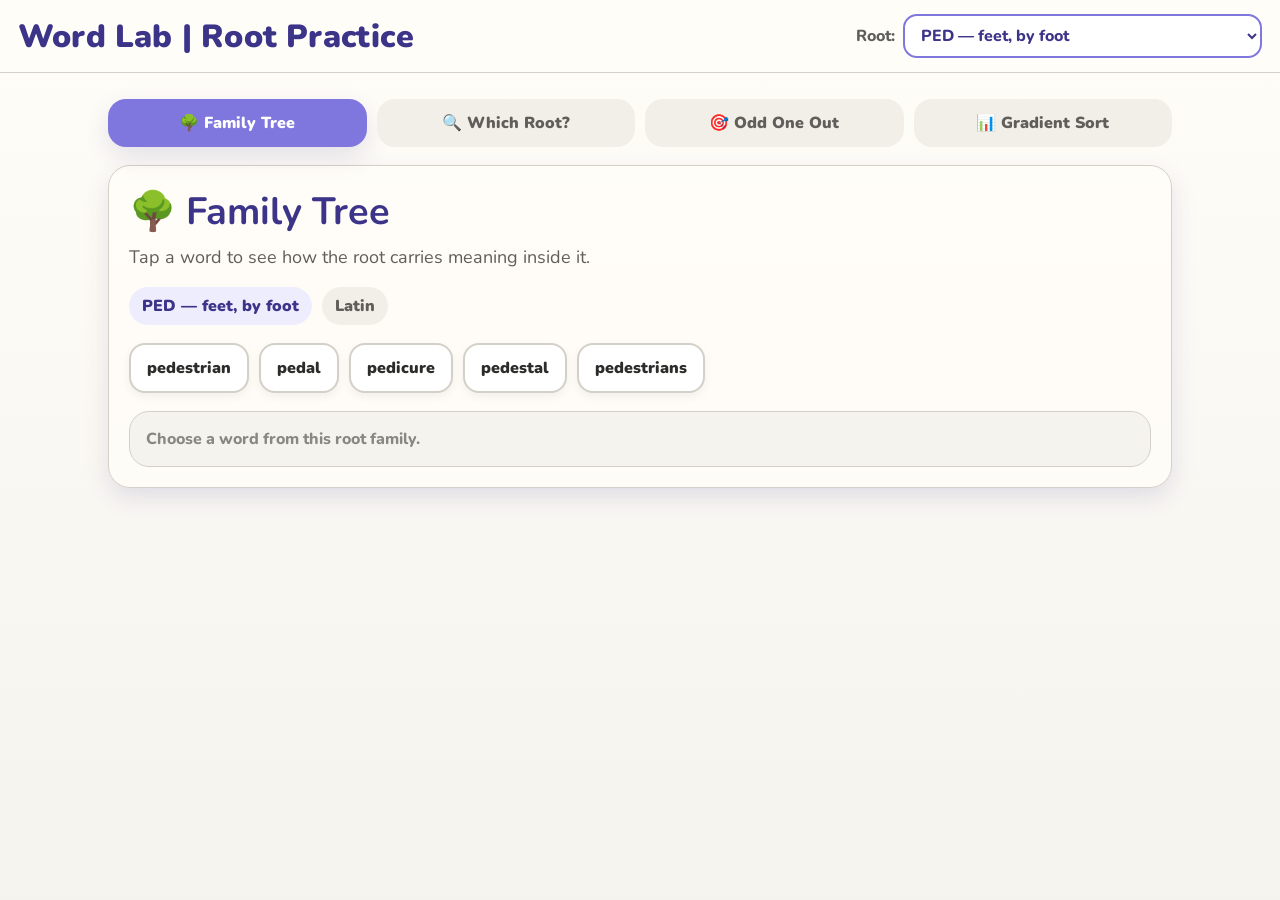
==== root_practice_app.html @ 54ffdb9d "Word root page" ====
<!doctype html>
<html lang="en">
<head>
<meta charset="utf-8" />
<meta name="viewport" content="width=device-width, initial-scale=1" />
<title>Word Lab | Root Practice</title>
<link rel="preconnect" href="https://fonts.googleapis.com">
<link rel="preconnect" href="https://fonts.gstatic.com" crossorigin>
<link href="https://fonts.googleapis.com/css2?family=Nunito:wght@500;700;800;900&display=swap" rel="stylesheet">
<style>
:root{
  --purple-light:#eeedfe; --purple:#7f77dd; --purple-dark:#3c3489;
  --correct-light:#eaf3de; --correct:#1d9e75; --correct-dark:#085041;
  --amber-light:#faeeda; --amber:#ef9f27; --amber-dark:#633806;
  --red-light:#fcebeb; --red:#e24b4a; --red-dark:#791f1f;
  --neutral:#f5f3ee; --neutral-2:#f1efe8; --neutral-3:#d3d1c7;
  --text:#2c2c2a; --muted:#5f5e5a; --pale:#888780; --white:#fffdf8;
  --shadow:0 10px 24px rgba(60,52,137,.13); --radius:22px;
}
*{box-sizing:border-box}
body{margin:0;background:linear-gradient(180deg,#fffdf8,#f5f3ee);color:var(--text);font-family:Nunito,system-ui,-apple-system,Segoe UI,Roboto,Arial,sans-serif;min-height:100vh}
header{position:sticky;top:0;z-index:20;display:flex;gap:16px;align-items:center;justify-content:space-between;padding:14px 18px;background:rgba(255,253,248,.96);border-bottom:1px solid var(--neutral-3);backdrop-filter:blur(10px)}
.brand{font-weight:900;font-size:clamp(20px,3vw,32px);color:var(--purple-dark);letter-spacing:.2px}.selector{display:flex;align-items:center;gap:8px;font-weight:800;color:var(--muted)}
select{font:inherit;font-weight:800;border:2px solid var(--purple);border-radius:14px;padding:8px 12px;background:white;color:var(--purple-dark);max-width:48vw}.wrap{max-width:1100px;margin:0 auto;padding:18px}
.tabs{display:grid;grid-template-columns:repeat(4,1fr);gap:10px;margin:8px 0 18px}.tab{border:0;border-radius:18px;padding:13px 10px;background:var(--neutral-2);font:inherit;font-weight:900;color:var(--muted);cursor:pointer}.tab.active{background:var(--purple);color:white;box-shadow:var(--shadow)}
.panel{display:none;background:rgba(255,253,248,.9);border:1px solid var(--neutral-3);border-radius:var(--radius);padding:20px;box-shadow:var(--shadow)}.panel.active{display:block}.panel h2{margin:0 0 8px;color:var(--purple-dark);font-size:clamp(24px,4vw,38px)}.lede{font-size:18px;color:var(--muted);margin:0 0 18px}.row{display:flex;flex-wrap:wrap;gap:10px;align-items:center}.badge{display:inline-flex;align-items:center;gap:6px;border-radius:999px;background:var(--purple-light);color:var(--purple-dark);padding:8px 13px;font-weight:900}.origin{background:var(--neutral-2);color:var(--muted)}
.chips{display:flex;flex-wrap:wrap;gap:10px;margin:18px 0}.chip,.word-link,.tile,.card{border:0;border-radius:16px;padding:12px 16px;background:white;border:2px solid var(--neutral-3);font:inherit;font-weight:900;color:var(--text);cursor:pointer;box-shadow:0 4px 10px rgba(0,0,0,.05)}.chip:hover,.tile:hover,.card:hover,.word-link:hover{transform:translateY(-1px)}.chip.active,.word-link.selected{border-color:var(--purple);background:var(--purple-light);color:var(--purple-dark)}
.info,.feedback,.result,.answer{border-radius:20px;background:var(--neutral);padding:16px;margin-top:14px;border:1px solid var(--neutral-3)}.info.empty{color:var(--pale);font-weight:800}.zone{background:white;border-radius:18px;padding:15px;border:1px solid var(--neutral-3);margin:10px 0}.zone h3{margin:0 0 7px;color:var(--purple-dark)}.hi{background:var(--amber-light);padding:1px 6px;border-radius:8px;font-weight:900}.compare{display:grid;grid-template-columns:1fr auto 1fr;gap:10px;align-items:center}.compare .side{background:var(--amber-light);border:2px solid var(--amber);padding:12px;border-radius:14px;text-align:center;font-weight:900;color:var(--amber-dark)}.vs{font-weight:900;color:var(--amber-dark)}
.sentence{font-size:clamp(20px,3vw,30px);line-height:1.5;background:white;border:1px solid var(--neutral-3);border-radius:20px;padding:18px}.word-link{display:inline-block;margin:0 3px;color:var(--purple-dark);background:var(--purple-light)}.correct{background:var(--correct-light)!important;border-color:var(--correct)!important;color:var(--correct-dark)!important}.incorrect{background:var(--red-light)!important;border-color:var(--red)!important;color:var(--red-dark)!important}.revealed{outline:4px solid var(--correct);outline-offset:2px}.highlighted{box-shadow:0 0 0 4px rgba(29,158,117,.25);border-color:var(--correct)}
.next,.primary{margin-top:14px;border:0;border-radius:16px;padding:13px 18px;font:inherit;font-weight:900;cursor:pointer;background:var(--purple);color:white;box-shadow:var(--shadow)}.next:hover,.primary:hover{filter:brightness(.96)}.shake{animation:shake .35s}@keyframes shake{25%{transform:translateX(-6px)}50%{transform:translateX(6px)}75%{transform:translateX(-3px)}}
.gradient-frame{font-size:22px;font-weight:900;background:var(--purple-light);color:var(--purple-dark);border-radius:18px;padding:16px;margin:12px 0}.grad-grid{display:grid;grid-template-columns:repeat(4,1fr);gap:10px;margin:15px 0}.drop-zone{min-height:108px;border:3px dashed var(--neutral-3);border-radius:20px;background:white;padding:10px;display:flex;flex-direction:column;gap:8px;justify-content:center;align-items:center}.drop-zone.drag-over{border-color:var(--purple);background:var(--purple-light)}.drop-label{font-size:12px;text-transform:uppercase;letter-spacing:.08em;font-weight:900;color:var(--pale)}.bank{min-height:94px;border-radius:20px;background:var(--neutral-2);padding:12px;display:flex;flex-wrap:wrap;gap:10px;align-items:center}.card{user-select:none;touch-action:none}.dragging{opacity:.5}.ghost{position:fixed;z-index:9999;pointer-events:none;opacity:.92;transform:translate(-50%,-50%)}.gcc-row{display:grid;grid-template-columns:repeat(4,1fr);gap:8px;margin-top:12px}.gcc{border-radius:16px;padding:12px;text-align:center;font-weight:900}.gcc-right{background:var(--correct-light);color:var(--correct-dark);border:2px solid var(--correct)}.gcc-wrong{background:var(--red-light);color:var(--red-dark);border:2px solid var(--red)}.answer-row{display:grid;grid-template-columns:repeat(4,1fr);gap:8px}.answer-cell{border-radius:16px;padding:18px 8px;text-align:center;font-weight:900;color:#073b31}.scale{display:flex;justify-content:space-between;font-weight:900;color:var(--muted);font-size:13px;margin-top:5px}.hidden{display:none!important}
@media(max-width:760px){header{align-items:flex-start;flex-direction:column}.tabs{grid-template-columns:1fr 1fr}.grad-grid,.gcc-row,.answer-row{grid-template-columns:1fr}.compare{grid-template-columns:1fr}.vs{display:none}.panel{padding:15px}}
</style>
</head>
<body onload="init()">
<header><div class="brand">Word Lab | Root Practice</div><label class="selector">Root: <select id="global-select" onchange="switchRoot(this.value)"></select></label></header>
<main class="wrap">
  <nav class="tabs">
    <button class="tab active" onclick="switchTab('tree',this)">🌳 Family Tree</button><button class="tab" onclick="switchTab('which',this)">🔍 Which Root?</button><button class="tab" onclick="switchTab('odd',this)">🎯 Odd One Out</button><button class="tab" onclick="switchTab('gradient',this)">📊 Gradient Sort</button>
  </nav>
  <section id="tree" class="panel active"><h2>🌳 Family Tree</h2><p class="lede">Tap a word to see how the root carries meaning inside it.</p><div id="tree-root"></div><div id="tree-chips" class="chips"></div><div id="tree-info" class="info empty">Choose a word from this root family.</div></section>
  <section id="which" class="panel"><h2>🔍 Which Root?</h2><p class="lede">Tap the word in the sentence that truly uses this root. Then find the root tile.</p><div id="which-root"></div><div id="which-sentence" class="sentence"></div><div id="which-feedback" class="feedback hidden"></div><div id="tile-area" class="chips hidden"></div><button id="which-next" class="next hidden" onclick="nextRoot()">Next root →</button></section>
  <section id="odd" class="panel"><h2>🎯 Odd One Out</h2><p id="odd-lede" class="lede">Three words share the root. One only looks like it might.</p><div id="odd-root"></div><div id="odd-chips" class="chips"></div><div id="odd-feedback" class="feedback hidden"></div><button id="odd-next" class="next hidden" onclick="nextRoot()">Next root →</button></section>
  <section id="gradient" class="panel"><h2>📊 Gradient Sort</h2><p class="lede">Drag the four words from weakest to strongest.</p><div id="gradient-root"></div><div id="gradient-frame" class="gradient-frame"></div><div id="gradient-zones" class="grad-grid"></div><div id="gradient-bank" class="bank"></div><button id="gradient-check" class="primary hidden" onclick="checkGradient()">Check my order</button><div id="gradient-result" class="result hidden"></div><div id="gradient-answer" class="answer hidden"></div></section>
</main>
<script>
let currentRoot='ped',wrDone=false,tileAttempts=0,oddAttempts=0,oddDone=false,dragSrc=null,dragSrcZone=null,gradientOrder=[];
const BASE={ped:['pedestrian','pedal','pedicure','pedestal'],manu:['manual','manufacture','manuscript','manicure'],spec:['inspect','spectator','telescope','periscope'],dict:['dictate','predict','dictionary','contradict'],ject:['project','eject','inject','reject'],sect:['section','dissect','bisect','insect'],port:['transport','portable','export','transfer'],miss:['transmit','mission','dismiss','submit'],graph:['autograph','paragraph','photograph','graphite'],scrib:['describe','scribble','script','inscription'],cred:['credit','credible','incredible','creed'],jur:['jury','justice','judge','injury'],bene:['benefit','benevolent','bonus','benediction'],mal:['malfunction','malice','malnutrition','malevolent'],bio:['biology','biography','biosphere','antibiotic'],vit:['vital','revive','vivid','survive'],flect:['reflect','flexible','deflect','inflection'],fract:['fracture','fragment','fraction','fragile'],junct:['junction','conjunction','join','adjunct'],rupt:['erupt','disrupt','corrupt','abrupt'],cede:['proceed','recede','concede','procession'],vers:['reverse','convert','divert','version'],tract:['tractor','attract','subtract','contract'],struct:['construct','structure','instruct','destruction'],therm:['thermometer','thermal','thermostat','hypothermia'],socio:['social','society','associate','sociable'],phon:['telephone','microphone','phonics','symphony'],strict:['strict','restrict','strain','stringent'],terr:['terrain','territory','geography','terrace'],naut:['nautical','navigate','astronaut','navy'],act:['action','active','react','actor'],aqua:['aquarium','hydrate','aquatic','dehydrate'],auto:['autograph','automatic','autopilot','autonomy'],aud:['audio','audience','audible','auditorium'],cycl:['bicycle','cycle','cyclone','recycle'],stell:['stellar','astronomy','constellation','asteroid'],nov:['novel','renovate','innovation','novice'],meter:['thermometer','diameter','barometer','metric'],inter:['interstate','intermission','interact','internet'],luna:['lunar','lunatic','lunation','moonlit'],photo:['photograph','photosynthesis','photocopy','photogenic'],ortho:['orthodontist','orthopedics','orthodox','orthography'],pos:['position','compose','deposit','expose'],pop:['popular','population','populace','public'],vis:['visible','invisible','vision','video'],voc:['vocal','vocabulary','advocate','invoke'],vac:['vacant','vacuum','vacate','evacuate'],trans:['transport','translate','transform','transatlantic']};
const META={ped:['PED','feet, by foot','Latin'],manu:['MANU','hand','Latin'],spec:['SPEC/SCOPE','look, see','Latin/Greek'],dict:['DICT','speak, say','Latin'],ject:['JECT','throw','Latin'],sect:['SECT','cut, separate','Latin'],port:['PORT/FER','carry','Latin'],miss:['MISS/MIT','send','Latin'],graph:['GRAPH','write, draw, record','Greek'],scrib:['SCRIB/SCRIPT','to write','Latin'],cred:['CRED','believe','Latin'],jur:['JUR/JUS/JUD','law, justice','Latin'],bene:['BEN/BENE/BON','good, well','Latin'],mal:['MAL/MALE','bad, wrong','Latin'],bio:['BIO','life','Greek'],vit:['VIT/VIV','live, life','Latin'],flect:['FLECT/FLEX','bend','Latin'],fract:['FRACT/FRAG','break, shatter','Latin'],junct:['JUNCT/JOIN','bring together','Latin'],rupt:['RUPT','break, burst','Latin'],cede:['CEDE/CEED/CESS','go, yield','Latin'],vers:['VERS/VERT','turn','Latin'],tract:['TRACT','pull','Latin'],struct:['STRUCT','build','Latin'],therm:['THERM','heat, temperature','Greek'],socio:['SOCIO','friend, companion','Latin'],phon:['PHON/PHONE','sound, voice','Greek'],strict:['STRAIN/STRICT/STRING','bind, tie tight','Latin'],terr:['TERR/GEO','land, earth','Latin/Greek'],naut:['NAUT/NAV','ships, sea, travel','Latin/Greek'],act:['ACT','to do','Latin'],aqua:['AQUA/HYDR','water','Latin/Greek'],auto:['AUTO','self','Greek'],aud:['AUD','to hear','Latin'],cycl:['CYCL','circular, ring, wheel','Greek'],stell:['STELL/ASTR','star','Latin/Greek'],nov:['NOV','new','Latin'],meter:['METER','measure','Greek'],inter:['INTER','between','Latin'],luna:['LUNA','moon','Latin'],photo:['PHOTO','light','Greek'],ortho:['ORTHO','straight','Greek'],pos:['POS','to put in place','Latin'],pop:['POP','people','Latin'],vis:['VIS/VID','to see','Latin'],voc:['VOC','call, voice, speak','Latin'],vac:['VAC','empty','Latin'],trans:['TRANS','across, through, change','Latin']};
const DIST=['pencil','candle','window','planet','button','garden','ribbon','silver','carpet','kitchen','blanket','magnet','castle','rocket','puzzle','basket','forest','helmet','orange','comet','saddle','ticket','ladder','market','velvet','pepper','bridge','minute','camera','pocket','anchor','cotton','diamond','fabric','guitar','island','jacket','kitten','ladle','marble','notebook','ocean','pickle','quartz','river','sandal','tunnel','wagon'];
const GRADS={ped:['stroll','walk','march','sprint'],dict:['whisper','say','announce','declare'],mal:['mistake','problem','harm','disaster'],bene:['okay','helpful','kind','generous'],therm:['cool','warm','hot','scorching'],photo:['dim','bright','brilliant','blinding'],aqua:['damp','wet','soaked','flooded'],fract:['crack','split','break','shatter'],rupt:['interrupt','break','burst','explode'],strict:['loose','firm','tight','rigid']};
function cap(s){return s.charAt(0).toUpperCase()+s.slice(1)} function esc(s){return String(s).replace(/[&<>"]/g,m=>({'&':'&amp;','<':'&lt;','>':'&gt;','"':'&quot;'}[m]))} function shuffle(a){let b=[...a];for(let i=b.length-1;i>0;i--){let j=Math.floor(Math.random()*(i+1));[b[i],b[j]]=[b[j],b[i]]}return b}
const ROOTS={}; Object.keys(BASE).forEach((key,i)=>{let [root,meaning,origin]=META[key],words=BASE[key],dist=DIST[i],treeWords=[...words,words[0]+'s'].slice(0,5);ROOTS[key]={label:`${root} — ${meaning}`,origin,tree:treeWords.map((w,idx)=>({word:w,sentence:`The {${w}} showed the idea of ${meaning} in a real sentence.`,meaning:`${w} = a word connected to ${meaning}`,thread:`The root ${root} helps carry the idea of ${meaning} inside this word.`,contrast:treeWords[(idx+1)%treeWords.length],contrastNote:`Both words belong to the ${root} family, but they use the shared root idea in different ways.`})),which:{sentence:`The {${words[0]}} appeared in the story, but the {${dist}} did not use this root.`,correct:words[0],tiles:[key.slice(0,4),words[0].replace(key.slice(0,3),'').slice(0,4)||'word','ing'].filter(Boolean),correctTile:key.slice(0,4),whyCorrect:`${cap(words[0])} uses the root ${root}, which means ${meaning}.`,whyWrong:`${cap(dist)} may be a real word, but it is not built from the ${root} root.`},odd:{words:[words[0],words[1],words[2],dist],odd:dist,rootWords:[words[0],words[1],words[2]],whyOdd:`${cap(dist)} is the odd one out because it does not share the ${root} root.`,whyBelong:`${words[0]}, ${words[1]}, and ${words[2]} all connect to the root meaning: ${meaning}.`,surface:`${cap(dist)} may look familiar beside the others, but its spelling pattern is not the same as the root pattern.`},gradient:{frame:`${root} means ${meaning}. Sort these from weakest to strongest.`,rootWord:root.split('/')[0].split(' ')[0],words:GRADS[key]||['notice','study','focus','master'],answer:GRADS[key]||['notice','study','focus','master'],colors:['#e1f5ee','#9fe1cb','#5dcaa5','#1d9e75'],note:`The order moves from a lighter or weaker idea to a stronger or more intense idea.`}}});
ROOTS.nov.odd.surface='November looks like nov, but it comes from novem, meaning nine, not the root for new.'; ROOTS.nov.odd.words=['novel','renovate','innovation','November']; ROOTS.nov.odd.odd='November'; ROOTS.nov.odd.rootWords=['novel','renovate','innovation']; ROOTS.nov.odd.whyOdd='November is the odd one out because its name comes from novem, meaning nine.';
ROOTS.vac.odd.words=['vacant','vacuum','vacate','vaccine']; ROOTS.vac.odd.odd='vaccine'; ROOTS.vac.odd.rootWords=['vacant','vacuum','vacate']; ROOTS.vac.odd.surface='Vaccine contains vac, but it comes from vacca, cow, not from the empty root.'; ROOTS.vac.odd.whyOdd='Vaccine is the odd one out because its history is not the VAC root meaning empty.';
['rupt','vis'].forEach(k=>{ROOTS[k].odd.odd=null; ROOTS[k].odd.words=BASE[k]; ROOTS[k].odd.rootWords=BASE[k]; ROOTS[k].odd.whyBelong=`All four words genuinely share the ${META[k][0]} root pattern.`; ROOTS[k].odd.surface='This is a special set: the challenge is noticing that every option belongs, even when the meanings are not identical.'});
function init(){let sel=document.getElementById('global-select');Object.keys(ROOTS).forEach(k=>{let o=document.createElement('option');o.value=k;o.textContent=ROOTS[k].label;sel.appendChild(o)});switchRoot('ped')}
function switchRoot(key){currentRoot=key;document.getElementById('global-select').value=key;loadTree(key);loadWhich(key);loadOdd(key);loadGradient(key)}
function nextRoot(){let keys=Object.keys(ROOTS),idx=keys.indexOf(currentRoot);switchRoot(keys[(idx+1)%keys.length])}
function switchTab(name,btn){document.querySelectorAll('.panel').forEach(p=>p.classList.remove('active'));document.getElementById(name).classList.add('active');document.querySelectorAll('.tab').forEach(t=>t.classList.remove('active'));btn.classList.add('active')}
function rootBadges(key){let r=ROOTS[key];return `<div class="row"><span class="badge">${esc(r.label)}</span><span class="badge origin">${esc(r.origin)}</span></div>`}
function loadTree(key){let r=ROOTS[key];document.getElementById('tree-root').innerHTML=rootBadges(key);document.getElementById('tree-chips').innerHTML=r.tree.map((e,i)=>`<button class="chip" onclick="selectWord(${i},this)">${esc(e.word)}</button>`).join('');document.getElementById('tree-info').className='info empty';document.getElementById('tree-info').textContent='Choose a word from this root family.'}
function selectWord(idx,el){document.querySelectorAll('#tree-chips .chip').forEach(c=>c.classList.remove('active'));el.classList.add('active');let e=ROOTS[currentRoot].tree[idx];document.getElementById('tree-info').className='info';document.getElementById('tree-info').innerHTML=`<div class="zone"><h3>Example sentence</h3>${esc(e.sentence).replace('{'+e.word+'}',`<span class="hi">${esc(e.word)}</span>`)}</div><div class="zone"><h3>What this word means</h3><b>${esc(e.meaning)}</b><p>${esc(e.thread)}</p></div><div class="zone"><h3>Compare</h3><div class="compare"><div class="side">${esc(e.word)}</div><div class="vs">vs</div><div class="side">${esc(e.contrast)}</div></div><p>${esc(e.contrastNote)}</p></div>`}
function loadWhich(key){wrDone=false;tileAttempts=0;let w=ROOTS[key].which;document.getElementById('which-root').innerHTML=rootBadges(key);let html=esc(w.sentence).replace(/\{([^}]+)\}/g,(m,word)=>`<button class="word-link" onclick="checkWord(this,'${word}')">${word}</button>`);document.getElementById('which-sentence').innerHTML=html;['which-feedback','tile-area','which-next'].forEach(id=>document.getElementById(id).classList.add('hidden'))}
function checkWord(el,word){document.querySelectorAll('#which-sentence .word-link').forEach(b=>b.onclick=null);let w=ROOTS[currentRoot].which,fb=document.getElementById('which-feedback');fb.classList.remove('hidden');if(word===w.correct){el.classList.add('correct');fb.innerHTML=`<b>Correct.</b> ${esc(w.whyCorrect)}<br>${esc(w.whyWrong)}`;showStep2()}else{el.classList.add('incorrect');document.querySelectorAll('#which-sentence .word-link').forEach(b=>{if(b.textContent===w.correct)b.classList.add('revealed','correct')});fb.innerHTML=`<b>Not this one.</b> ${esc(w.whyWrong)}<br>${esc(w.whyCorrect)}`;document.getElementById('which-next').classList.remove('hidden')}}
function showStep2(){let w=ROOTS[currentRoot].which,area=document.getElementById('tile-area');area.classList.remove('hidden');area.innerHTML=w.tiles.map(t=>`<button class="tile" onclick="checkTile(this,'${t}')">${esc(t)}</button>`).join('')}
function checkTile(el,tile){let w=ROOTS[currentRoot].which;if(tile===w.correctTile){el.classList.add('correct');document.querySelectorAll('#tile-area .tile').forEach(b=>b.onclick=null);document.getElementById('which-feedback').innerHTML+=`<p><b>Bonus correct.</b> ${esc(w.correctTile)} is the root tile.</p>`;document.getElementById('which-next').classList.remove('hidden')}else{tileAttempts++;el.classList.add('shake','incorrect');setTimeout(()=>el.classList.remove('shake'),400);if(tileAttempts>=2){document.querySelectorAll('#tile-area .tile').forEach(b=>{b.onclick=null;if(b.textContent===w.correctTile)b.classList.add('correct')});document.getElementById('which-feedback').innerHTML+=`<p>The root tile is <b>${esc(w.correctTile)}</b>.</p>`;document.getElementById('which-next').classList.remove('hidden')}}}
function loadOdd(key){oddAttempts=0;oddDone=false;document.getElementById('odd-root').innerHTML=rootBadges(key);document.getElementById('odd-lede').textContent=ROOTS[key].odd.odd===null?'Special set: all four words may belong to the same root family.':'Three words share the root. One only looks like it might.';document.getElementById('odd-feedback').classList.add('hidden');document.getElementById('odd-next').classList.add('hidden');renderOddChips(false)}
function renderOddChips(highlight){let o=ROOTS[currentRoot].odd;document.getElementById('odd-chips').innerHTML=o.words.map(w=>`<button class="chip ${highlight&&o.rootWords.includes(w)?'highlighted':''}" onclick="checkOdd(this,'${w}')">${esc(w)}</button>`).join('')}
function checkOdd(el,word){let o=ROOTS[currentRoot].odd,fb=document.getElementById('odd-feedback');fb.classList.remove('hidden');if(o.odd===null){document.querySelectorAll('#odd-chips .chip').forEach(b=>{b.onclick=null;b.classList.add('correct')});fb.innerHTML=`<b>Special set.</b> ${esc(o.whyBelong)}<br>${esc(o.surface)}`;document.getElementById('odd-next').classList.remove('hidden');return}if(word===o.odd){el.classList.add('correct');document.querySelectorAll('#odd-chips .chip').forEach(b=>b.onclick=null);fb.innerHTML=`<b>Correct.</b> ${esc(o.whyOdd)}<br>${esc(o.whyBelong)}<br>${esc(o.surface)}`;document.getElementById('odd-next').classList.remove('hidden')}else{oddAttempts++;el.classList.add('incorrect');el.onclick=null;if(oddAttempts===1){fb.innerHTML='<b>Try one more time.</b> The highlighted words share the root.';renderOddChips(true)}else{document.querySelectorAll('#odd-chips .chip').forEach(b=>{b.onclick=null;if(b.textContent===o.odd)b.classList.add('correct');else if(!o.rootWords.includes(b.textContent))b.classList.add('incorrect')});fb.innerHTML=`<b>Reveal.</b> ${esc(o.whyOdd)}<br>${esc(o.whyBelong)}<br>${esc(o.surface)}`;document.getElementById('odd-next').classList.remove('hidden')}}}
function loadGradient(key){let g=ROOTS[key].gradient;gradientOrder=[null,null,null,null];document.getElementById('gradient-root').innerHTML=rootBadges(key);document.getElementById('gradient-frame').innerHTML=esc(g.frame).replace(g.rootWord,`<span class="hi">${esc(g.rootWord)}</span>`);document.getElementById('gradient-zones').innerHTML=[0,1,2,3].map(i=>`<div id="gz-${i}" class="drop-zone" ondragover="dzOver(event,this)" ondragleave="dzLeave(this)" ondrop="dzDrop(event,${i})"><div class="drop-label">${i===0?'weakest':i===3?'strongest':i+1}</div></div>`).join('');['gradient-result','gradient-answer','gradient-check'].forEach(id=>document.getElementById(id).classList.add('hidden'));renderGradientState(shuffle(g.words))}
function cardHTML(w,from){return `<div class="card" draggable="true" data-word="${esc(w)}" data-zone="${from===null?'':from}">${esc(w)}</div>`}
function renderGradientState(shuffled){let g=ROOTS[currentRoot].gradient,bankWords=shuffled||g.words.filter(w=>!gradientOrder.includes(w));[0,1,2,3].forEach(i=>{let z=document.getElementById('gz-'+i);z.innerHTML=`<div class="drop-label">${i===0?'weakest':i===3?'strongest':i+1}</div>`+(gradientOrder[i]?cardHTML(gradientOrder[i],i):'<div class="drop-label">Drop word here</div>')});document.getElementById('gradient-bank').innerHTML=bankWords.map(w=>cardHTML(w,null)).join('')||'<span class="drop-label">All words placed</span>';document.querySelectorAll('.card').forEach(c=>{c.addEventListener('dragstart',cardDragStart);c.addEventListener('dragend',()=>c.classList.remove('dragging'));addTouchDrag(c,c.dataset.zone===''?null:Number(c.dataset.zone))});document.getElementById('gradient-check').classList.toggle('hidden',!gradientOrder.every(Boolean))}
function cardDragStart(e){dragSrc=e.target.dataset.word;dragSrcZone=e.target.dataset.zone===''?null:Number(e.target.dataset.zone);e.target.classList.add('dragging')}
function dzOver(e,el){e.preventDefault();el.classList.add('drag-over')} function dzLeave(el){el.classList.remove('drag-over')} function dzDrop(e,to){e.preventDefault();document.querySelectorAll('.drop-zone').forEach(z=>z.classList.remove('drag-over'));placeDrag(to)}
function placeDrag(to){if(!dragSrc)return;let old=gradientOrder[to];gradientOrder[to]=dragSrc;if(dragSrcZone!==null)gradientOrder[dragSrcZone]=old;renderGradientState();dragSrc=null;dragSrcZone=null}
document.getElementById('gradient-bank').addEventListener('dragover',e=>e.preventDefault());document.getElementById('gradient-bank').addEventListener('drop',e=>{e.preventDefault();if(dragSrcZone!==null){gradientOrder[dragSrcZone]=null;renderGradientState()}dragSrc=null;dragSrcZone=null});
function addTouchDrag(card,fromZoneIdx){let ghost=null;card.ontouchstart=e=>{let t=e.touches[0];dragSrc=card.dataset.word;dragSrcZone=fromZoneIdx;ghost=card.cloneNode(true);ghost.classList.add('ghost');document.body.appendChild(ghost);ghost.style.left=t.clientX+'px';ghost.style.top=t.clientY+'px'};card.ontouchmove=e=>{e.preventDefault();let t=e.touches[0];if(ghost){ghost.style.left=t.clientX+'px';ghost.style.top=t.clientY+'px'}document.querySelectorAll('.drop-zone').forEach(z=>z.classList.remove('drag-over'));let el=document.elementFromPoint(t.clientX,t.clientY)?.closest?.('.drop-zone');if(el)el.classList.add('drag-over')};card.ontouchend=e=>{let t=e.changedTouches[0];ghost?.remove();document.querySelectorAll('.drop-zone').forEach(z=>z.classList.remove('drag-over'));let z=document.elementFromPoint(t.clientX,t.clientY)?.closest?.('.drop-zone');let bank=document.elementFromPoint(t.clientX,t.clientY)?.closest?.('#gradient-bank');if(z)placeDrag(Number(z.id.replace('gz-','')));else if(bank&&dragSrcZone!==null){gradientOrder[dragSrcZone]=null;renderGradientState()}dragSrc=null;dragSrcZone=null}}
function checkGradient(){let g=ROOTS[currentRoot].gradient,score=gradientOrder.reduce((n,w,i)=>n+(w===g.answer[i]?1:0),0);document.getElementById('gradient-check').classList.add('hidden');let msg=score===4?'🎉 Perfect! All four in the right order.':score===3?'👍 Three correct! One is out of place.':score===2?'🤔 Two correct. Take another look.':"💡 Let's see the correct order.";let cls=score===4?'correct':score>=2?'highlighted':'incorrect';document.getElementById('gradient-result').classList.remove('hidden');document.getElementById('gradient-result').innerHTML=`<div class="gcc-row">${gradientOrder.map((w,i)=>`<div class="gcc ${w===g.answer[i]?'gcc-right':'gcc-wrong'}">${esc(w)}<br>${w===g.answer[i]?'✓':'✗'}</div>`).join('')}</div><p class="${cls}" style="display:inline-block;padding:10px;border-radius:12px"><b>${score}/4.</b> ${msg}</p><br><button class="primary" onclick="revealGradient()">Show the correct answer</button>`}
function revealGradient(){let g=ROOTS[currentRoot].gradient,ans=document.getElementById('gradient-answer');ans.classList.remove('hidden');ans.innerHTML=`<div class="answer-row">${g.answer.map((w,i)=>`<div class="answer-cell" style="background:${g.colors[i]}">${esc(w)}</div>`).join('')}</div><div class="scale"><span>weakest</span><span>strongest</span></div><p>${esc(g.note)}</p><button class="next" onclick="nextRoot()">Next root →</button>`}
</script>
</body>
</html>
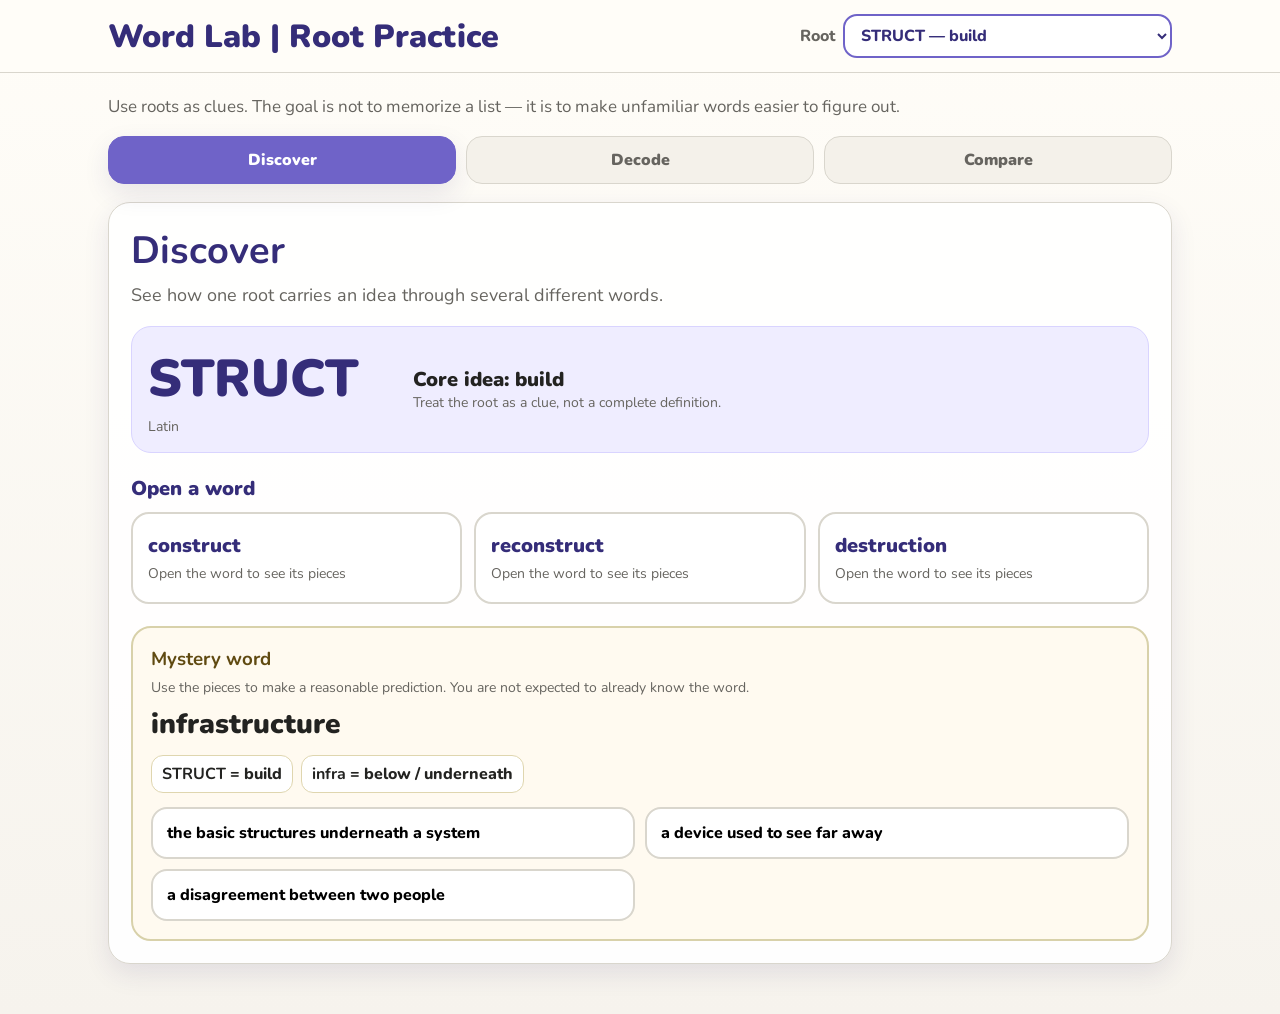
==== commit d2109142: "Redesign root practice around decoding and discovery" ====
--- a/root_practice_app.html
+++ b/root_practice_app.html
@@ -8,76 +8,53 @@
 <link rel="preconnect" href="https://fonts.gstatic.com" crossorigin>
 <link href="https://fonts.googleapis.com/css2?family=Nunito:wght@500;700;800;900&display=swap" rel="stylesheet">
 <style>
-:root{
-  --purple-light:#eeedfe; --purple:#7f77dd; --purple-dark:#3c3489;
-  --correct-light:#eaf3de; --correct:#1d9e75; --correct-dark:#085041;
-  --amber-light:#faeeda; --amber:#ef9f27; --amber-dark:#633806;
-  --red-light:#fcebeb; --red:#e24b4a; --red-dark:#791f1f;
-  --neutral:#f5f3ee; --neutral-2:#f1efe8; --neutral-3:#d3d1c7;
-  --text:#2c2c2a; --muted:#5f5e5a; --pale:#888780; --white:#fffdf8;
-  --shadow:0 10px 24px rgba(60,52,137,.13); --radius:22px;
-}
-*{box-sizing:border-box}
-body{margin:0;background:linear-gradient(180deg,#fffdf8,#f5f3ee);color:var(--text);font-family:Nunito,system-ui,-apple-system,Segoe UI,Roboto,Arial,sans-serif;min-height:100vh}
-header{position:sticky;top:0;z-index:20;display:flex;gap:16px;align-items:center;justify-content:space-between;padding:14px 18px;background:rgba(255,253,248,.96);border-bottom:1px solid var(--neutral-3);backdrop-filter:blur(10px)}
-.brand{font-weight:900;font-size:clamp(20px,3vw,32px);color:var(--purple-dark);letter-spacing:.2px}.selector{display:flex;align-items:center;gap:8px;font-weight:800;color:var(--muted)}
-select{font:inherit;font-weight:800;border:2px solid var(--purple);border-radius:14px;padding:8px 12px;background:white;color:var(--purple-dark);max-width:48vw}.wrap{max-width:1100px;margin:0 auto;padding:18px}
-.tabs{display:grid;grid-template-columns:repeat(4,1fr);gap:10px;margin:8px 0 18px}.tab{border:0;border-radius:18px;padding:13px 10px;background:var(--neutral-2);font:inherit;font-weight:900;color:var(--muted);cursor:pointer}.tab.active{background:var(--purple);color:white;box-shadow:var(--shadow)}
-.panel{display:none;background:rgba(255,253,248,.9);border:1px solid var(--neutral-3);border-radius:var(--radius);padding:20px;box-shadow:var(--shadow)}.panel.active{display:block}.panel h2{margin:0 0 8px;color:var(--purple-dark);font-size:clamp(24px,4vw,38px)}.lede{font-size:18px;color:var(--muted);margin:0 0 18px}.row{display:flex;flex-wrap:wrap;gap:10px;align-items:center}.badge{display:inline-flex;align-items:center;gap:6px;border-radius:999px;background:var(--purple-light);color:var(--purple-dark);padding:8px 13px;font-weight:900}.origin{background:var(--neutral-2);color:var(--muted)}
-.chips{display:flex;flex-wrap:wrap;gap:10px;margin:18px 0}.chip,.word-link,.tile,.card{border:0;border-radius:16px;padding:12px 16px;background:white;border:2px solid var(--neutral-3);font:inherit;font-weight:900;color:var(--text);cursor:pointer;box-shadow:0 4px 10px rgba(0,0,0,.05)}.chip:hover,.tile:hover,.card:hover,.word-link:hover{transform:translateY(-1px)}.chip.active,.word-link.selected{border-color:var(--purple);background:var(--purple-light);color:var(--purple-dark)}
-.info,.feedback,.result,.answer{border-radius:20px;background:var(--neutral);padding:16px;margin-top:14px;border:1px solid var(--neutral-3)}.info.empty{color:var(--pale);font-weight:800}.zone{background:white;border-radius:18px;padding:15px;border:1px solid var(--neutral-3);margin:10px 0}.zone h3{margin:0 0 7px;color:var(--purple-dark)}.hi{background:var(--amber-light);padding:1px 6px;border-radius:8px;font-weight:900}.compare{display:grid;grid-template-columns:1fr auto 1fr;gap:10px;align-items:center}.compare .side{background:var(--amber-light);border:2px solid var(--amber);padding:12px;border-radius:14px;text-align:center;font-weight:900;color:var(--amber-dark)}.vs{font-weight:900;color:var(--amber-dark)}
-.sentence{font-size:clamp(20px,3vw,30px);line-height:1.5;background:white;border:1px solid var(--neutral-3);border-radius:20px;padding:18px}.word-link{display:inline-block;margin:0 3px;color:var(--purple-dark);background:var(--purple-light)}.correct{background:var(--correct-light)!important;border-color:var(--correct)!important;color:var(--correct-dark)!important}.incorrect{background:var(--red-light)!important;border-color:var(--red)!important;color:var(--red-dark)!important}.revealed{outline:4px solid var(--correct);outline-offset:2px}.highlighted{box-shadow:0 0 0 4px rgba(29,158,117,.25);border-color:var(--correct)}
-.next,.primary{margin-top:14px;border:0;border-radius:16px;padding:13px 18px;font:inherit;font-weight:900;cursor:pointer;background:var(--purple);color:white;box-shadow:var(--shadow)}.next:hover,.primary:hover{filter:brightness(.96)}.shake{animation:shake .35s}@keyframes shake{25%{transform:translateX(-6px)}50%{transform:translateX(6px)}75%{transform:translateX(-3px)}}
-.gradient-frame{font-size:22px;font-weight:900;background:var(--purple-light);color:var(--purple-dark);border-radius:18px;padding:16px;margin:12px 0}.grad-grid{display:grid;grid-template-columns:repeat(4,1fr);gap:10px;margin:15px 0}.drop-zone{min-height:108px;border:3px dashed var(--neutral-3);border-radius:20px;background:white;padding:10px;display:flex;flex-direction:column;gap:8px;justify-content:center;align-items:center}.drop-zone.drag-over{border-color:var(--purple);background:var(--purple-light)}.drop-label{font-size:12px;text-transform:uppercase;letter-spacing:.08em;font-weight:900;color:var(--pale)}.bank{min-height:94px;border-radius:20px;background:var(--neutral-2);padding:12px;display:flex;flex-wrap:wrap;gap:10px;align-items:center}.card{user-select:none;touch-action:none}.dragging{opacity:.5}.ghost{position:fixed;z-index:9999;pointer-events:none;opacity:.92;transform:translate(-50%,-50%)}.gcc-row{display:grid;grid-template-columns:repeat(4,1fr);gap:8px;margin-top:12px}.gcc{border-radius:16px;padding:12px;text-align:center;font-weight:900}.gcc-right{background:var(--correct-light);color:var(--correct-dark);border:2px solid var(--correct)}.gcc-wrong{background:var(--red-light);color:var(--red-dark);border:2px solid var(--red)}.answer-row{display:grid;grid-template-columns:repeat(4,1fr);gap:8px}.answer-cell{border-radius:16px;padding:18px 8px;text-align:center;font-weight:900;color:#073b31}.scale{display:flex;justify-content:space-between;font-weight:900;color:var(--muted);font-size:13px;margin-top:5px}.hidden{display:none!important}
-@media(max-width:760px){header{align-items:flex-start;flex-direction:column}.tabs{grid-template-columns:1fr 1fr}.grad-grid,.gcc-row,.answer-row{grid-template-columns:1fr}.compare{grid-template-columns:1fr}.vs{display:none}.panel{padding:15px}}
+:root{--ink:#232321;--muted:#66645f;--paper:#fffdf8;--line:#d9d6cd;--soft:#f4f1ea;--purple:#6f63c8;--purple-dark:#352d79;--purple-soft:#efedff;--green:#177a5e;--green-soft:#e7f4ee;--amber:#9b6519;--amber-soft:#fbf0dc;--shadow:0 10px 26px rgba(48,42,105,.10);--radius:22px}
+*{box-sizing:border-box}body{margin:0;min-height:100vh;background:linear-gradient(180deg,#fffdf8 0%,#f6f3ed 100%);color:var(--ink);font-family:Nunito,system-ui,-apple-system,Segoe UI,Roboto,Arial,sans-serif}header{position:sticky;top:0;z-index:10;background:rgba(255,253,248,.96);backdrop-filter:blur(10px);border-bottom:1px solid var(--line)}.header-inner{max-width:1100px;margin:0 auto;padding:14px 18px;display:flex;gap:14px;align-items:center;justify-content:space-between}.brand{font-weight:900;color:var(--purple-dark);font-size:clamp(22px,3vw,32px)}.selector{display:flex;align-items:center;gap:8px;font-weight:800;color:var(--muted)}select{font:inherit;font-weight:800;color:var(--purple-dark);background:white;border:2px solid var(--purple);border-radius:14px;padding:8px 12px;max-width:52vw}.wrap{max-width:1100px;margin:0 auto;padding:20px 18px 50px}.intro{margin:2px 0 16px;color:var(--muted);font-size:17px;line-height:1.45}.tabs{display:grid;grid-template-columns:repeat(3,1fr);gap:10px;margin:12px 0 18px}.tab{border:1px solid var(--line);border-radius:16px;background:var(--soft);padding:12px 10px;font:inherit;font-weight:900;color:var(--muted);cursor:pointer}.tab.active{background:var(--purple);border-color:var(--purple);color:white;box-shadow:var(--shadow)}.panel{display:none;background:rgba(255,255,255,.93);border:1px solid var(--line);border-radius:var(--radius);padding:22px;box-shadow:var(--shadow)}.panel.active{display:block}h2{margin:0 0 6px;color:var(--purple-dark);font-size:clamp(26px,4vw,38px)}.lede{margin:0 0 18px;color:var(--muted);font-size:18px;line-height:1.45}.root-card{display:grid;grid-template-columns:minmax(150px,.7fr) 2fr;gap:14px;background:var(--purple-soft);border:1px solid #d9d4ff;border-radius:20px;padding:16px;margin:0 0 18px;align-items:center}.root-symbol{font-size:clamp(30px,5vw,52px);font-weight:900;color:var(--purple-dark)}.root-meaning{font-size:20px;font-weight:900}.root-origin{color:var(--muted);font-size:14px;margin-top:3px}.section-title{font-weight:900;color:var(--purple-dark);font-size:20px;margin:22px 0 10px}.word-grid{display:grid;grid-template-columns:repeat(3,1fr);gap:12px}.word-card{border:2px solid var(--line);background:white;border-radius:18px;padding:15px;text-align:left;font:inherit;cursor:pointer;min-height:92px}.word-card:hover,.choice:hover{border-color:#aaa4db}.word-card.active{border-color:var(--purple);background:var(--purple-soft)}.word-name{font-size:20px;font-weight:900;color:var(--purple-dark)}.word-hint{display:block;margin-top:5px;color:var(--muted);font-size:14px}.reveal{margin-top:14px;border:1px solid var(--line);border-radius:18px;background:var(--soft);padding:16px;line-height:1.5}.parts{display:flex;flex-wrap:wrap;gap:8px;align-items:center;margin:8px 0 12px}.part{padding:7px 10px;border-radius:10px;background:white;border:1px solid var(--line);font-weight:900}.part.root{background:var(--purple-soft);border-color:#c9c2ff;color:var(--purple-dark)}.arrow{color:var(--muted);font-weight:900}.explain{font-size:18px;font-weight:800}.small{font-size:14px;color:var(--muted)}.mystery{margin-top:22px;padding:18px;border-radius:20px;border:2px solid #d8d1aa;background:#fffaf0}.mystery h3{margin:0 0 6px;color:#604a11}.mystery-word{font-size:28px;font-weight:900;margin:8px 0 12px}.clue-row{display:flex;flex-wrap:wrap;gap:8px;margin-bottom:12px}.clue{background:white;border:1px solid #dfd6af;border-radius:12px;padding:7px 10px;font-weight:800}.prompt-box{background:var(--soft);border:1px solid var(--line);border-radius:18px;padding:18px;margin:14px 0}.target{font-size:clamp(26px,5vw,42px);font-weight:900;color:var(--purple-dark);margin-bottom:4px}.sentence{font-size:21px;line-height:1.55;margin-top:12px}.choices{display:grid;grid-template-columns:1fr 1fr;gap:10px;margin-top:14px}.choice{border:2px solid var(--line);background:white;border-radius:16px;padding:13px 14px;font:inherit;font-weight:800;text-align:left;cursor:pointer}.choice.chosen-good{border-color:var(--green);background:var(--green-soft);color:#0e4d3b}.choice.chosen-try{border-color:var(--amber);background:var(--amber-soft);color:#63400f}.choice:disabled{cursor:default;opacity:1}.feedback{margin-top:14px;border-radius:17px;padding:15px;border:1px solid var(--line);line-height:1.48}.feedback.good{background:var(--green-soft);border-color:#b7decf}.feedback.try{background:var(--amber-soft);border-color:#ecd3a7}.feedback.reveal-answer{background:var(--purple-soft);border-color:#d1cbff}.hidden{display:none!important}.compare-grid{display:grid;grid-template-columns:repeat(4,1fr);gap:10px;margin:15px 0}.compare-btn{border:2px solid var(--line);background:white;border-radius:16px;padding:15px 10px;font:inherit;font-weight:900;color:var(--purple-dark);cursor:pointer}.compare-btn:hover{border-color:#aaa4db}.compare-btn.good{background:var(--green-soft);border-color:var(--green);color:#0f4f3d}.compare-btn.notit{background:var(--amber-soft);border-color:var(--amber);color:#68440f}.compare-btn:disabled{opacity:1;cursor:default}.controls{display:flex;gap:10px;flex-wrap:wrap;margin-top:16px}.primary,.secondary{border:0;border-radius:15px;padding:12px 16px;font:inherit;font-weight:900;cursor:pointer}.primary{background:var(--purple);color:white}.secondary{background:var(--soft);color:var(--purple-dark);border:1px solid var(--line)}@media(max-width:760px){.header-inner{align-items:flex-start;flex-direction:column}.selector{width:100%;justify-content:space-between}select{max-width:68vw}.tabs{grid-template-columns:1fr}.panel{padding:16px}.root-card{grid-template-columns:1fr}.word-grid,.choices,.compare-grid{grid-template-columns:1fr}.word-card{min-height:0}}
 </style>
 </head>
 <body onload="init()">
-<header><div class="brand">Word Lab | Root Practice</div><label class="selector">Root: <select id="global-select" onchange="switchRoot(this.value)"></select></label></header>
-<main class="wrap">
-  <nav class="tabs">
-    <button class="tab active" onclick="switchTab('tree',this)">🌳 Family Tree</button><button class="tab" onclick="switchTab('which',this)">🔍 Which Root?</button><button class="tab" onclick="switchTab('odd',this)">🎯 Odd One Out</button><button class="tab" onclick="switchTab('gradient',this)">📊 Gradient Sort</button>
-  </nav>
-  <section id="tree" class="panel active"><h2>🌳 Family Tree</h2><p class="lede">Tap a word to see how the root carries meaning inside it.</p><div id="tree-root"></div><div id="tree-chips" class="chips"></div><div id="tree-info" class="info empty">Choose a word from this root family.</div></section>
-  <section id="which" class="panel"><h2>🔍 Which Root?</h2><p class="lede">Tap the word in the sentence that truly uses this root. Then find the root tile.</p><div id="which-root"></div><div id="which-sentence" class="sentence"></div><div id="which-feedback" class="feedback hidden"></div><div id="tile-area" class="chips hidden"></div><button id="which-next" class="next hidden" onclick="nextRoot()">Next root →</button></section>
-  <section id="odd" class="panel"><h2>🎯 Odd One Out</h2><p id="odd-lede" class="lede">Three words share the root. One only looks like it might.</p><div id="odd-root"></div><div id="odd-chips" class="chips"></div><div id="odd-feedback" class="feedback hidden"></div><button id="odd-next" class="next hidden" onclick="nextRoot()">Next root →</button></section>
-  <section id="gradient" class="panel"><h2>📊 Gradient Sort</h2><p class="lede">Drag the four words from weakest to strongest.</p><div id="gradient-root"></div><div id="gradient-frame" class="gradient-frame"></div><div id="gradient-zones" class="grad-grid"></div><div id="gradient-bank" class="bank"></div><button id="gradient-check" class="primary hidden" onclick="checkGradient()">Check my order</button><div id="gradient-result" class="result hidden"></div><div id="gradient-answer" class="answer hidden"></div></section>
-</main>
+<header><div class="header-inner"><div class="brand">Word Lab | Root Practice</div><label class="selector">Root <select id="root-select" onchange="switchRoot(this.value)"></select></label></div></header>
+<main class="wrap"><p class="intro">Use roots as clues. The goal is not to memorize a list — it is to make unfamiliar words easier to figure out.</p><nav class="tabs" aria-label="Practice modes"><button class="tab active" onclick="showTab('discover',this)">Discover</button><button class="tab" onclick="showTab('decode',this)">Decode</button><button class="tab" onclick="showTab('compare',this)">Compare</button></nav>
+<section id="discover" class="panel active"><h2>Discover</h2><p class="lede">See how one root carries an idea through several different words.</p><div id="discover-root"></div><div class="section-title">Open a word</div><div id="discover-words" class="word-grid"></div><div id="discover-reveal" class="reveal hidden"></div><div id="mystery" class="mystery"></div></section>
+<section id="decode" class="panel"><h2>Decode</h2><p class="lede">Use the root and the sentence together to work out a word you may not know yet.</p><div id="decode-root"></div><div id="decode-box" class="prompt-box"></div><div id="decode-choices" class="choices"></div><div id="decode-feedback" class="feedback hidden"></div><div class="controls"><button class="secondary" onclick="resetDecode()">Try again</button><button class="primary" onclick="nextRoot()">Next root</button></div></section>
+<section id="compare" class="panel"><h2>Compare</h2><p class="lede">Look closely. One word may only look as if it belongs to the family — or all four may belong.</p><div id="compare-root"></div><div class="section-title" id="compare-question"></div><div id="compare-grid" class="compare-grid"></div><div id="compare-feedback" class="feedback hidden"></div><div class="controls"><button class="primary" onclick="nextRoot()">Next root</button></div></section></main>
 <script>
-let currentRoot='ped',wrDone=false,tileAttempts=0,oddAttempts=0,oddDone=false,dragSrc=null,dragSrcZone=null,gradientOrder=[];
-const BASE={ped:['pedestrian','pedal','pedicure','pedestal'],manu:['manual','manufacture','manuscript','manicure'],spec:['inspect','spectator','telescope','periscope'],dict:['dictate','predict','dictionary','contradict'],ject:['project','eject','inject','reject'],sect:['section','dissect','bisect','insect'],port:['transport','portable','export','transfer'],miss:['transmit','mission','dismiss','submit'],graph:['autograph','paragraph','photograph','graphite'],scrib:['describe','scribble','script','inscription'],cred:['credit','credible','incredible','creed'],jur:['jury','justice','judge','injury'],bene:['benefit','benevolent','bonus','benediction'],mal:['malfunction','malice','malnutrition','malevolent'],bio:['biology','biography','biosphere','antibiotic'],vit:['vital','revive','vivid','survive'],flect:['reflect','flexible','deflect','inflection'],fract:['fracture','fragment','fraction','fragile'],junct:['junction','conjunction','join','adjunct'],rupt:['erupt','disrupt','corrupt','abrupt'],cede:['proceed','recede','concede','procession'],vers:['reverse','convert','divert','version'],tract:['tractor','attract','subtract','contract'],struct:['construct','structure','instruct','destruction'],therm:['thermometer','thermal','thermostat','hypothermia'],socio:['social','society','associate','sociable'],phon:['telephone','microphone','phonics','symphony'],strict:['strict','restrict','strain','stringent'],terr:['terrain','territory','geography','terrace'],naut:['nautical','navigate','astronaut','navy'],act:['action','active','react','actor'],aqua:['aquarium','hydrate','aquatic','dehydrate'],auto:['autograph','automatic','autopilot','autonomy'],aud:['audio','audience','audible','auditorium'],cycl:['bicycle','cycle','cyclone','recycle'],stell:['stellar','astronomy','constellation','asteroid'],nov:['novel','renovate','innovation','novice'],meter:['thermometer','diameter','barometer','metric'],inter:['interstate','intermission','interact','internet'],luna:['lunar','lunatic','lunation','moonlit'],photo:['photograph','photosynthesis','photocopy','photogenic'],ortho:['orthodontist','orthopedics','orthodox','orthography'],pos:['position','compose','deposit','expose'],pop:['popular','population','populace','public'],vis:['visible','invisible','vision','video'],voc:['vocal','vocabulary','advocate','invoke'],vac:['vacant','vacuum','vacate','evacuate'],trans:['transport','translate','transform','transatlantic']};
-const META={ped:['PED','feet, by foot','Latin'],manu:['MANU','hand','Latin'],spec:['SPEC/SCOPE','look, see','Latin/Greek'],dict:['DICT','speak, say','Latin'],ject:['JECT','throw','Latin'],sect:['SECT','cut, separate','Latin'],port:['PORT/FER','carry','Latin'],miss:['MISS/MIT','send','Latin'],graph:['GRAPH','write, draw, record','Greek'],scrib:['SCRIB/SCRIPT','to write','Latin'],cred:['CRED','believe','Latin'],jur:['JUR/JUS/JUD','law, justice','Latin'],bene:['BEN/BENE/BON','good, well','Latin'],mal:['MAL/MALE','bad, wrong','Latin'],bio:['BIO','life','Greek'],vit:['VIT/VIV','live, life','Latin'],flect:['FLECT/FLEX','bend','Latin'],fract:['FRACT/FRAG','break, shatter','Latin'],junct:['JUNCT/JOIN','bring together','Latin'],rupt:['RUPT','break, burst','Latin'],cede:['CEDE/CEED/CESS','go, yield','Latin'],vers:['VERS/VERT','turn','Latin'],tract:['TRACT','pull','Latin'],struct:['STRUCT','build','Latin'],therm:['THERM','heat, temperature','Greek'],socio:['SOCIO','friend, companion','Latin'],phon:['PHON/PHONE','sound, voice','Greek'],strict:['STRAIN/STRICT/STRING','bind, tie tight','Latin'],terr:['TERR/GEO','land, earth','Latin/Greek'],naut:['NAUT/NAV','ships, sea, travel','Latin/Greek'],act:['ACT','to do','Latin'],aqua:['AQUA/HYDR','water','Latin/Greek'],auto:['AUTO','self','Greek'],aud:['AUD','to hear','Latin'],cycl:['CYCL','circular, ring, wheel','Greek'],stell:['STELL/ASTR','star','Latin/Greek'],nov:['NOV','new','Latin'],meter:['METER','measure','Greek'],inter:['INTER','between','Latin'],luna:['LUNA','moon','Latin'],photo:['PHOTO','light','Greek'],ortho:['ORTHO','straight','Greek'],pos:['POS','to put in place','Latin'],pop:['POP','people','Latin'],vis:['VIS/VID','to see','Latin'],voc:['VOC','call, voice, speak','Latin'],vac:['VAC','empty','Latin'],trans:['TRANS','across, through, change','Latin']};
-const DIST=['pencil','candle','window','planet','button','garden','ribbon','silver','carpet','kitchen','blanket','magnet','castle','rocket','puzzle','basket','forest','helmet','orange','comet','saddle','ticket','ladder','market','velvet','pepper','bridge','minute','camera','pocket','anchor','cotton','diamond','fabric','guitar','island','jacket','kitten','ladle','marble','notebook','ocean','pickle','quartz','river','sandal','tunnel','wagon'];
-const GRADS={ped:['stroll','walk','march','sprint'],dict:['whisper','say','announce','declare'],mal:['mistake','problem','harm','disaster'],bene:['okay','helpful','kind','generous'],therm:['cool','warm','hot','scorching'],photo:['dim','bright','brilliant','blinding'],aqua:['damp','wet','soaked','flooded'],fract:['crack','split','break','shatter'],rupt:['interrupt','break','burst','explode'],strict:['loose','firm','tight','rigid']};
-function cap(s){return s.charAt(0).toUpperCase()+s.slice(1)} function esc(s){return String(s).replace(/[&<>"]/g,m=>({'&':'&amp;','<':'&lt;','>':'&gt;','"':'&quot;'}[m]))} function shuffle(a){let b=[...a];for(let i=b.length-1;i>0;i--){let j=Math.floor(Math.random()*(i+1));[b[i],b[j]]=[b[j],b[i]]}return b}
-const ROOTS={}; Object.keys(BASE).forEach((key,i)=>{let [root,meaning,origin]=META[key],words=BASE[key],dist=DIST[i],treeWords=[...words,words[0]+'s'].slice(0,5);ROOTS[key]={label:`${root} — ${meaning}`,origin,tree:treeWords.map((w,idx)=>({word:w,sentence:`The {${w}} showed the idea of ${meaning} in a real sentence.`,meaning:`${w} = a word connected to ${meaning}`,thread:`The root ${root} helps carry the idea of ${meaning} inside this word.`,contrast:treeWords[(idx+1)%treeWords.length],contrastNote:`Both words belong to the ${root} family, but they use the shared root idea in different ways.`})),which:{sentence:`The {${words[0]}} appeared in the story, but the {${dist}} did not use this root.`,correct:words[0],tiles:[key.slice(0,4),words[0].replace(key.slice(0,3),'').slice(0,4)||'word','ing'].filter(Boolean),correctTile:key.slice(0,4),whyCorrect:`${cap(words[0])} uses the root ${root}, which means ${meaning}.`,whyWrong:`${cap(dist)} may be a real word, but it is not built from the ${root} root.`},odd:{words:[words[0],words[1],words[2],dist],odd:dist,rootWords:[words[0],words[1],words[2]],whyOdd:`${cap(dist)} is the odd one out because it does not share the ${root} root.`,whyBelong:`${words[0]}, ${words[1]}, and ${words[2]} all connect to the root meaning: ${meaning}.`,surface:`${cap(dist)} may look familiar beside the others, but its spelling pattern is not the same as the root pattern.`},gradient:{frame:`${root} means ${meaning}. Sort these from weakest to strongest.`,rootWord:root.split('/')[0].split(' ')[0],words:GRADS[key]||['notice','study','focus','master'],answer:GRADS[key]||['notice','study','focus','master'],colors:['#e1f5ee','#9fe1cb','#5dcaa5','#1d9e75'],note:`The order moves from a lighter or weaker idea to a stronger or more intense idea.`}}});
-ROOTS.nov.odd.surface='November looks like nov, but it comes from novem, meaning nine, not the root for new.'; ROOTS.nov.odd.words=['novel','renovate','innovation','November']; ROOTS.nov.odd.odd='November'; ROOTS.nov.odd.rootWords=['novel','renovate','innovation']; ROOTS.nov.odd.whyOdd='November is the odd one out because its name comes from novem, meaning nine.';
-ROOTS.vac.odd.words=['vacant','vacuum','vacate','vaccine']; ROOTS.vac.odd.odd='vaccine'; ROOTS.vac.odd.rootWords=['vacant','vacuum','vacate']; ROOTS.vac.odd.surface='Vaccine contains vac, but it comes from vacca, cow, not from the empty root.'; ROOTS.vac.odd.whyOdd='Vaccine is the odd one out because its history is not the VAC root meaning empty.';
-['rupt','vis'].forEach(k=>{ROOTS[k].odd.odd=null; ROOTS[k].odd.words=BASE[k]; ROOTS[k].odd.rootWords=BASE[k]; ROOTS[k].odd.whyBelong=`All four words genuinely share the ${META[k][0]} root pattern.`; ROOTS[k].odd.surface='This is a special set: the challenge is noticing that every option belongs, even when the meanings are not identical.'});
-function init(){let sel=document.getElementById('global-select');Object.keys(ROOTS).forEach(k=>{let o=document.createElement('option');o.value=k;o.textContent=ROOTS[k].label;sel.appendChild(o)});switchRoot('ped')}
-function switchRoot(key){currentRoot=key;document.getElementById('global-select').value=key;loadTree(key);loadWhich(key);loadOdd(key);loadGradient(key)}
-function nextRoot(){let keys=Object.keys(ROOTS),idx=keys.indexOf(currentRoot);switchRoot(keys[(idx+1)%keys.length])}
-function switchTab(name,btn){document.querySelectorAll('.panel').forEach(p=>p.classList.remove('active'));document.getElementById(name).classList.add('active');document.querySelectorAll('.tab').forEach(t=>t.classList.remove('active'));btn.classList.add('active')}
-function rootBadges(key){let r=ROOTS[key];return `<div class="row"><span class="badge">${esc(r.label)}</span><span class="badge origin">${esc(r.origin)}</span></div>`}
-function loadTree(key){let r=ROOTS[key];document.getElementById('tree-root').innerHTML=rootBadges(key);document.getElementById('tree-chips').innerHTML=r.tree.map((e,i)=>`<button class="chip" onclick="selectWord(${i},this)">${esc(e.word)}</button>`).join('');document.getElementById('tree-info').className='info empty';document.getElementById('tree-info').textContent='Choose a word from this root family.'}
-function selectWord(idx,el){document.querySelectorAll('#tree-chips .chip').forEach(c=>c.classList.remove('active'));el.classList.add('active');let e=ROOTS[currentRoot].tree[idx];document.getElementById('tree-info').className='info';document.getElementById('tree-info').innerHTML=`<div class="zone"><h3>Example sentence</h3>${esc(e.sentence).replace('{'+e.word+'}',`<span class="hi">${esc(e.word)}</span>`)}</div><div class="zone"><h3>What this word means</h3><b>${esc(e.meaning)}</b><p>${esc(e.thread)}</p></div><div class="zone"><h3>Compare</h3><div class="compare"><div class="side">${esc(e.word)}</div><div class="vs">vs</div><div class="side">${esc(e.contrast)}</div></div><p>${esc(e.contrastNote)}</p></div>`}
-function loadWhich(key){wrDone=false;tileAttempts=0;let w=ROOTS[key].which;document.getElementById('which-root').innerHTML=rootBadges(key);let html=esc(w.sentence).replace(/\{([^}]+)\}/g,(m,word)=>`<button class="word-link" onclick="checkWord(this,'${word}')">${word}</button>`);document.getElementById('which-sentence').innerHTML=html;['which-feedback','tile-area','which-next'].forEach(id=>document.getElementById(id).classList.add('hidden'))}
-function checkWord(el,word){document.querySelectorAll('#which-sentence .word-link').forEach(b=>b.onclick=null);let w=ROOTS[currentRoot].which,fb=document.getElementById('which-feedback');fb.classList.remove('hidden');if(word===w.correct){el.classList.add('correct');fb.innerHTML=`<b>Correct.</b> ${esc(w.whyCorrect)}<br>${esc(w.whyWrong)}`;showStep2()}else{el.classList.add('incorrect');document.querySelectorAll('#which-sentence .word-link').forEach(b=>{if(b.textContent===w.correct)b.classList.add('revealed','correct')});fb.innerHTML=`<b>Not this one.</b> ${esc(w.whyWrong)}<br>${esc(w.whyCorrect)}`;document.getElementById('which-next').classList.remove('hidden')}}
-function showStep2(){let w=ROOTS[currentRoot].which,area=document.getElementById('tile-area');area.classList.remove('hidden');area.innerHTML=w.tiles.map(t=>`<button class="tile" onclick="checkTile(this,'${t}')">${esc(t)}</button>`).join('')}
-function checkTile(el,tile){let w=ROOTS[currentRoot].which;if(tile===w.correctTile){el.classList.add('correct');document.querySelectorAll('#tile-area .tile').forEach(b=>b.onclick=null);document.getElementById('which-feedback').innerHTML+=`<p><b>Bonus correct.</b> ${esc(w.correctTile)} is the root tile.</p>`;document.getElementById('which-next').classList.remove('hidden')}else{tileAttempts++;el.classList.add('shake','incorrect');setTimeout(()=>el.classList.remove('shake'),400);if(tileAttempts>=2){document.querySelectorAll('#tile-area .tile').forEach(b=>{b.onclick=null;if(b.textContent===w.correctTile)b.classList.add('correct')});document.getElementById('which-feedback').innerHTML+=`<p>The root tile is <b>${esc(w.correctTile)}</b>.</p>`;document.getElementById('which-next').classList.remove('hidden')}}}
-function loadOdd(key){oddAttempts=0;oddDone=false;document.getElementById('odd-root').innerHTML=rootBadges(key);document.getElementById('odd-lede').textContent=ROOTS[key].odd.odd===null?'Special set: all four words may belong to the same root family.':'Three words share the root. One only looks like it might.';document.getElementById('odd-feedback').classList.add('hidden');document.getElementById('odd-next').classList.add('hidden');renderOddChips(false)}
-function renderOddChips(highlight){let o=ROOTS[currentRoot].odd;document.getElementById('odd-chips').innerHTML=o.words.map(w=>`<button class="chip ${highlight&&o.rootWords.includes(w)?'highlighted':''}" onclick="checkOdd(this,'${w}')">${esc(w)}</button>`).join('')}
-function checkOdd(el,word){let o=ROOTS[currentRoot].odd,fb=document.getElementById('odd-feedback');fb.classList.remove('hidden');if(o.odd===null){document.querySelectorAll('#odd-chips .chip').forEach(b=>{b.onclick=null;b.classList.add('correct')});fb.innerHTML=`<b>Special set.</b> ${esc(o.whyBelong)}<br>${esc(o.surface)}`;document.getElementById('odd-next').classList.remove('hidden');return}if(word===o.odd){el.classList.add('correct');document.querySelectorAll('#odd-chips .chip').forEach(b=>b.onclick=null);fb.innerHTML=`<b>Correct.</b> ${esc(o.whyOdd)}<br>${esc(o.whyBelong)}<br>${esc(o.surface)}`;document.getElementById('odd-next').classList.remove('hidden')}else{oddAttempts++;el.classList.add('incorrect');el.onclick=null;if(oddAttempts===1){fb.innerHTML='<b>Try one more time.</b> The highlighted words share the root.';renderOddChips(true)}else{document.querySelectorAll('#odd-chips .chip').forEach(b=>{b.onclick=null;if(b.textContent===o.odd)b.classList.add('correct');else if(!o.rootWords.includes(b.textContent))b.classList.add('incorrect')});fb.innerHTML=`<b>Reveal.</b> ${esc(o.whyOdd)}<br>${esc(o.whyBelong)}<br>${esc(o.surface)}`;document.getElementById('odd-next').classList.remove('hidden')}}}
-function loadGradient(key){let g=ROOTS[key].gradient;gradientOrder=[null,null,null,null];document.getElementById('gradient-root').innerHTML=rootBadges(key);document.getElementById('gradient-frame').innerHTML=esc(g.frame).replace(g.rootWord,`<span class="hi">${esc(g.rootWord)}</span>`);document.getElementById('gradient-zones').innerHTML=[0,1,2,3].map(i=>`<div id="gz-${i}" class="drop-zone" ondragover="dzOver(event,this)" ondragleave="dzLeave(this)" ondrop="dzDrop(event,${i})"><div class="drop-label">${i===0?'weakest':i===3?'strongest':i+1}</div></div>`).join('');['gradient-result','gradient-answer','gradient-check'].forEach(id=>document.getElementById(id).classList.add('hidden'));renderGradientState(shuffle(g.words))}
-function cardHTML(w,from){return `<div class="card" draggable="true" data-word="${esc(w)}" data-zone="${from===null?'':from}">${esc(w)}</div>`}
-function renderGradientState(shuffled){let g=ROOTS[currentRoot].gradient,bankWords=shuffled||g.words.filter(w=>!gradientOrder.includes(w));[0,1,2,3].forEach(i=>{let z=document.getElementById('gz-'+i);z.innerHTML=`<div class="drop-label">${i===0?'weakest':i===3?'strongest':i+1}</div>`+(gradientOrder[i]?cardHTML(gradientOrder[i],i):'<div class="drop-label">Drop word here</div>')});document.getElementById('gradient-bank').innerHTML=bankWords.map(w=>cardHTML(w,null)).join('')||'<span class="drop-label">All words placed</span>';document.querySelectorAll('.card').forEach(c=>{c.addEventListener('dragstart',cardDragStart);c.addEventListener('dragend',()=>c.classList.remove('dragging'));addTouchDrag(c,c.dataset.zone===''?null:Number(c.dataset.zone))});document.getElementById('gradient-check').classList.toggle('hidden',!gradientOrder.every(Boolean))}
-function cardDragStart(e){dragSrc=e.target.dataset.word;dragSrcZone=e.target.dataset.zone===''?null:Number(e.target.dataset.zone);e.target.classList.add('dragging')}
-function dzOver(e,el){e.preventDefault();el.classList.add('drag-over')} function dzLeave(el){el.classList.remove('drag-over')} function dzDrop(e,to){e.preventDefault();document.querySelectorAll('.drop-zone').forEach(z=>z.classList.remove('drag-over'));placeDrag(to)}
-function placeDrag(to){if(!dragSrc)return;let old=gradientOrder[to];gradientOrder[to]=dragSrc;if(dragSrcZone!==null)gradientOrder[dragSrcZone]=old;renderGradientState();dragSrc=null;dragSrcZone=null}
-document.getElementById('gradient-bank').addEventListener('dragover',e=>e.preventDefault());document.getElementById('gradient-bank').addEventListener('drop',e=>{e.preventDefault();if(dragSrcZone!==null){gradientOrder[dragSrcZone]=null;renderGradientState()}dragSrc=null;dragSrcZone=null});
-function addTouchDrag(card,fromZoneIdx){let ghost=null;card.ontouchstart=e=>{let t=e.touches[0];dragSrc=card.dataset.word;dragSrcZone=fromZoneIdx;ghost=card.cloneNode(true);ghost.classList.add('ghost');document.body.appendChild(ghost);ghost.style.left=t.clientX+'px';ghost.style.top=t.clientY+'px'};card.ontouchmove=e=>{e.preventDefault();let t=e.touches[0];if(ghost){ghost.style.left=t.clientX+'px';ghost.style.top=t.clientY+'px'}document.querySelectorAll('.drop-zone').forEach(z=>z.classList.remove('drag-over'));let el=document.elementFromPoint(t.clientX,t.clientY)?.closest?.('.drop-zone');if(el)el.classList.add('drag-over')};card.ontouchend=e=>{let t=e.changedTouches[0];ghost?.remove();document.querySelectorAll('.drop-zone').forEach(z=>z.classList.remove('drag-over'));let z=document.elementFromPoint(t.clientX,t.clientY)?.closest?.('.drop-zone');let bank=document.elementFromPoint(t.clientX,t.clientY)?.closest?.('#gradient-bank');if(z)placeDrag(Number(z.id.replace('gz-','')));else if(bank&&dragSrcZone!==null){gradientOrder[dragSrcZone]=null;renderGradientState()}dragSrc=null;dragSrcZone=null}}
-function checkGradient(){let g=ROOTS[currentRoot].gradient,score=gradientOrder.reduce((n,w,i)=>n+(w===g.answer[i]?1:0),0);document.getElementById('gradient-check').classList.add('hidden');let msg=score===4?'🎉 Perfect! All four in the right order.':score===3?'👍 Three correct! One is out of place.':score===2?'🤔 Two correct. Take another look.':"💡 Let's see the correct order.";let cls=score===4?'correct':score>=2?'highlighted':'incorrect';document.getElementById('gradient-result').classList.remove('hidden');document.getElementById('gradient-result').innerHTML=`<div class="gcc-row">${gradientOrder.map((w,i)=>`<div class="gcc ${w===g.answer[i]?'gcc-right':'gcc-wrong'}">${esc(w)}<br>${w===g.answer[i]?'✓':'✗'}</div>`).join('')}</div><p class="${cls}" style="display:inline-block;padding:10px;border-radius:12px"><b>${score}/4.</b> ${msg}</p><br><button class="primary" onclick="revealGradient()">Show the correct answer</button>`}
-function revealGradient(){let g=ROOTS[currentRoot].gradient,ans=document.getElementById('gradient-answer');ans.classList.remove('hidden');ans.innerHTML=`<div class="answer-row">${g.answer.map((w,i)=>`<div class="answer-cell" style="background:${g.colors[i]}">${esc(w)}</div>`).join('')}</div><div class="scale"><span>weakest</span><span>strongest</span></div><p>${esc(g.note)}</p><button class="next" onclick="nextRoot()">Next root →</button>`}
-</script>
-</body>
-</html>
+const ROOTS={
+struct:{root:'STRUCT',meaning:'build',origin:'Latin',discover:[{word:'construct',parts:[['con','together'],['struct','build']],plain:'to build or put together',note:'The root gives the central idea: something is being built.'},{word:'reconstruct',parts:[['re','again'],['struct','build']],plain:'to build again',note:'RE adds the idea of again.'},{word:'destruction',parts:[['de','down / apart'],['struct','build'],['ion','act or result']],plain:'the result of something built being broken down',note:'The root still points to building, even when the whole word describes its undoing.'}],mystery:{word:'infrastructure',clues:[['STRUCT','build'],['infra','below / underneath']],choices:['the basic structures underneath a system','a device used to see far away','a disagreement between two people'],answer:0,explain:'Infrastructure is the underlying built structure that supports a system — roads, pipes, networks, and similar essentials.'},decode:{word:'reconstruct',sentence:'After the storm, workers had to reconstruct the damaged bridge.',choices:['build it again','measure its temperature','carry it away','write a report about it'],answer:0,explain:'RE means again and STRUCT means build, so reconstruct points to building something again.'},compare:{words:['construct','structure','reconstruct','struggle'],odd:'struggle',explain:'The first three carry STRUCT = build. Struggle begins with similar letters, but it is not from the STRUCT root.'}},
+tract:{root:'TRACT',meaning:'pull or draw',origin:'Latin',discover:[{word:'tractor',parts:[['tract','pull'],['or','thing/person that does']],plain:'a machine that pulls',note:'A tractor was named for what it does: it pulls.'},{word:'attract',parts:[['at','toward'],['tract','pull']],plain:'to pull toward',note:'The literal root idea still shows clearly in the modern meaning.'},{word:'subtract',parts:[['sub','away'],['tract','pull']],plain:'to take or pull away',note:'In math, subtraction removes an amount from another amount.'}],mystery:{word:'traction',clues:[['TRACT','pull']],choices:['grip that lets something pull against a surface','a written record','a burst of light'],answer:0,explain:'Traction is the grip that lets tires or shoes pull against a surface without slipping.'},decode:{word:'attracted',sentence:'The bright porch light attracted dozens of moths.',choices:['pulled them toward it','caused them to break apart','made them quieter','sent them away'],answer:0,explain:'TRACT gives the idea of pulling, and the sentence shows the moths being pulled toward the light.'},compare:{words:['tractor','attract','subtract','traffic'],odd:'traffic',explain:'Tractor, attract, and subtract come from TRACT = pull. Traffic only begins with some similar sounds.'}},
+port:{root:'PORT',meaning:'carry',origin:'Latin',discover:[{word:'portable',parts:[['port','carry'],['able','can be']],plain:'able to be carried',note:'A portable object is easy enough to carry from place to place.'},{word:'transport',parts:[['trans','across'],['port','carry']],plain:'to carry across or from one place to another',note:'The parts almost give the definition directly.'},{word:'import',parts:[['im','into'],['port','carry']],plain:'to carry goods into a place or country',note:'Import and export differ mainly in direction.'}],mystery:{word:'portfolio',clues:[['PORT','carry']],choices:['a collection carried or kept together','a machine that measures heat','a person who watches a show'],answer:0,explain:'Portfolio originally referred to a case for carrying papers; today it often means a collection of work kept together.'},decode:{word:'portable',sentence:'The scientist used a portable microscope that fit inside a small case.',choices:['easy to carry','able to write by itself','used only outdoors','made of glass'],answer:0,explain:'PORT means carry and -ABLE means can be, so portable means able to be carried.'},compare:{words:['portable','transport','import','portrait'],odd:'portrait',explain:'Portable, transport, and import carry PORT = carry. Portrait comes from a different word history.'}},
+dict:{root:'DICT',meaning:'say or speak',origin:'Latin',discover:[{word:'dictate',parts:[['dict','say']],plain:'to say words for someone else to write',note:'The root meaning is very direct here.'},{word:'predict',parts:[['pre','before'],['dict','say']],plain:'to say what you think will happen before it happens',note:'PRE adds before.'},{word:'contradict',parts:[['contra','against'],['dict','say']],plain:'to say the opposite of another statement',note:'CONTRA adds the idea of against.'}],mystery:{word:'verdict',clues:[['DICT','say']],choices:['an official decision that is stated','a tool for measuring distance','a kind of picture'],answer:0,explain:'A verdict is the decision formally stated by a jury or judge.'},decode:{word:'contradicted',sentence:'Maya said the store closed at six, but the sign contradicted her and showed a closing time of eight.',choices:['said something opposite','carried her message','looked at her carefully','built a new sign'],answer:0,explain:'CONTRA means against and DICT means say. The sign “said against” Maya’s statement.'},compare:{words:['dictate','predict','dictionary','diction'],odd:null,explain:'All four belong. Each is connected historically to DICT/DIC = say or speak, even though their modern meanings differ.'}},
+spec:{root:'SPEC / SPECT',meaning:'look or see',origin:'Latin',discover:[{word:'inspect',parts:[['in','into'],['spect','look']],plain:'to look into something carefully',note:'Inspect is literally built around looking closely.'},{word:'spectator',parts:[['spect','look'],['ator','person who does']],plain:'a person who watches',note:'A spectator is someone who looks on.'},{word:'respect',parts:[['re','back'],['spect','look']],plain:'to regard someone with value',note:'The modern meaning is less literal, but the look/regard idea remains.'}],mystery:{word:'retrospective',clues:[['retro','back'],['spect','look']],choices:['a look back at earlier events','a machine that carries objects','a word meaning very hot'],answer:0,explain:'A retrospective is a look back at work, events, or a period of time.'},decode:{word:'inspection',sentence:'Before takeoff, the mechanic completed a careful inspection of the airplane.',choices:['careful looking and checking','fast building','moving across the runway','writing down a prediction'],answer:0,explain:'SPECT means look. An inspection is a careful look or check.'},compare:{words:['inspect','spectator','respect','special'],odd:'special',explain:'Inspect, spectator, and respect use SPEC/SPECT = look. Special comes from a different Latin root meaning kind or form.'}},
+scrib:{root:'SCRIB / SCRIPT',meaning:'write',origin:'Latin',discover:[{word:'describe',parts:[['de','down / fully'],['scrib','write']],plain:'to give a detailed account in words',note:'Historically, the word is built around writing something down.'},{word:'inscription',parts:[['in','in / on'],['script','write'],['ion','act or result']],plain:'words written or carved on something',note:'An inscription is literally writing placed on or in something.'},{word:'manuscript',parts:[['manu','hand'],['script','write']],plain:'a written document; originally, something written by hand',note:'Two roots work together here: MANU = hand and SCRIPT = write.'}],mystery:{word:'postscript',clues:[['post','after'],['script','write']],choices:['writing added after the main message','writing hidden under a page','a spoken announcement'],answer:0,explain:'A postscript is writing added after the main body of a letter or message — the P.S. at the end.'},decode:{word:'inscription',sentence:'The old monument had an inscription carved into the stone.',choices:['words written or carved there','a crack in the stone','a picture of the builder','a hidden doorway'],answer:0,explain:'SCRIPT means write. The sentence also says it was carved into stone, which supports written words.'},compare:{words:['describe','script','inscription','scramble'],odd:'scramble',explain:'Describe, script, and inscription connect to SCRIB/SCRIPT = write. Scramble only begins with similar letters.'}},
+bio:{root:'BIO',meaning:'life',origin:'Greek',discover:[{word:'biology',parts:[['bio','life'],['logy','study of']],plain:'the study of life',note:'The parts give almost the whole definition.'},{word:'biography',parts:[['bio','life'],['graph','write / record']],plain:'a written account of a person’s life',note:'BIO + GRAPH combines life with writing/recording.'},{word:'antibiotic',parts:[['anti','against'],['bio','life']],plain:'a medicine that acts against certain living bacteria',note:'The word contains the idea of acting against living microorganisms.'}],mystery:{word:'bioluminescence',clues:[['BIO','life'],['lumin','light']],choices:['light produced by a living organism','a plant that grows without water','a record of someone’s family'],answer:0,explain:'Bioluminescence is light made by a living organism, such as a firefly or some jellyfish.'},decode:{word:'biodegradable',sentence:'The package was biodegradable, so microorganisms could break it down over time.',choices:['able to be broken down by living organisms','made entirely of metal','designed to produce light','unable to change'],answer:0,explain:'BIO points to life. The sentence adds the key clue: living microorganisms help break the material down.'},compare:{words:['biology','biography','biosphere','bionic'],odd:null,explain:'All four are connected to BIO = life, though bionic uses BIO in a modern combined form.'}},
+therm:{root:'THERM',meaning:'heat or temperature',origin:'Greek',discover:[{word:'thermometer',parts:[['therm','temperature'],['meter','measure']],plain:'a tool that measures temperature',note:'THERM + METER gives the job of the tool.'},{word:'thermostat',parts:[['therm','temperature'],['stat','stand / control']],plain:'a device that keeps temperature near a set point',note:'The word centers on controlling temperature.'},{word:'hypothermia',parts:[['hypo','below'],['therm','heat'],['ia','condition']],plain:'a condition of dangerously low body temperature',note:'HYPO means below, which points toward too little body heat.'}],mystery:{word:'geothermal',clues:[['geo','earth'],['therm','heat']],choices:['heat that comes from the earth','water carried across land','light from living things'],answer:0,explain:'Geothermal energy uses heat from within the Earth.'},decode:{word:'hypothermia',sentence:'After hours in icy water, the swimmer was treated for hypothermia.',choices:['dangerously low body temperature','a broken bone','loss of hearing','a problem with vision'],answer:0,explain:'HYPO means below and THERM means heat. The icy-water context confirms dangerously low body temperature.'},compare:{words:['thermal','thermometer','thermostat','theater'],odd:'theater',explain:'Thermal, thermometer, and thermostat use THERM = heat/temperature. Theater only begins with similar letters.'}},
+photo:{root:'PHOTO',meaning:'light',origin:'Greek',discover:[{word:'photograph',parts:[['photo','light'],['graph','record / write']],plain:'an image made by recording light',note:'A photograph is literally a light-record.'},{word:'photosynthesis',parts:[['photo','light'],['synthesis','putting together']],plain:'the process plants use to make food using light',note:'PHOTO tells you light is central to the process.'},{word:'photocopy',parts:[['photo','light'],['copy','duplicate']],plain:'a duplicate made using a light-based copying process',note:'Older copy machines made the light connection especially obvious.'}],mystery:{word:'photovoltaic',clues:[['PHOTO','light'],['volt','electricity']],choices:['converting light into electricity','measuring the speed of sound','breaking rock into pieces'],answer:0,explain:'Photovoltaic cells convert light energy directly into electrical energy.'},decode:{word:'photosensitive',sentence:'The film is photosensitive, so bright light can change it.',choices:['sensitive to light','easy to carry','able to hear quiet sounds','made from living cells'],answer:0,explain:'PHOTO means light, and the sentence directly says bright light can change the material.'},compare:{words:['photograph','photosynthesis','photocopy','photon'],odd:null,explain:'All four connect to PHOTO/PHOT = light.'}},
+trans:{root:'TRANS',meaning:'across, through, or change',origin:'Latin',discover:[{word:'transport',parts:[['trans','across'],['port','carry']],plain:'to carry from one place to another',note:'TRANS gives direction; PORT gives the action.'},{word:'transform',parts:[['trans','change'],['form','shape']],plain:'to change form',note:'Here TRANS carries the idea of change.'},{word:'transatlantic',parts:[['trans','across'],['Atlantic','ocean']],plain:'across the Atlantic Ocean',note:'The prefix gives a very literal across meaning.'}],mystery:{word:'transcontinental',clues:[['TRANS','across'],['continent','large landmass']],choices:['crossing a continent','under a continent','measuring a continent'],answer:0,explain:'Transcontinental means extending or traveling across a continent.'},decode:{word:'transformed',sentence:'Heating transformed the soft clay into a hard ceramic piece.',choices:['changed it into a different form','carried it across a room','made it easier to hear','wrote a label on it'],answer:0,explain:'TRANS can signal change, and FORM points to shape or form. The sentence confirms a change from soft clay to hard ceramic.'},compare:{words:['transport','transform','translate','triangle'],odd:'triangle',explain:'Transport, transform, and translate use TRANS = across/change. Triangle begins with TRI = three.'}},
+vis:{root:'VIS / VID',meaning:'see',origin:'Latin',discover:[{word:'visible',parts:[['vis','see'],['ible','able to be']],plain:'able to be seen',note:'VIS + IBLE gives the definition almost directly.'},{word:'invisible',parts:[['in','not'],['vis','see'],['ible','able to be']],plain:'not able to be seen',note:'IN reverses the meaning.'},{word:'video',parts:[['vid','see']],plain:'a visual recording meant to be seen',note:'VID is a close form of the same root family.'}],mystery:{word:'visualize',clues:[['VIS','see']],choices:['form a picture in your mind','carry something across a room','speak against an idea'],answer:0,explain:'To visualize is to form or see a picture mentally.'},decode:{word:'visibility',sentence:'Heavy fog reduced visibility on the highway.',choices:['how well drivers could see','how loudly cars sounded','how hot the road became','how quickly traffic moved'],answer:0,explain:'VIS means see. Fog reducing visibility means drivers could not see as well.'},compare:{words:['visible','vision','video','visit'],odd:null,explain:'All four are historically connected to the VIS/VID family involving seeing, including visit, which developed from the idea of going to see someone.'}},
+ject:{root:'JECT',meaning:'throw',origin:'Latin',discover:[{word:'eject',parts:[['e','out'],['ject','throw']],plain:'to throw or force out',note:'The pieces are almost literal.'},{word:'inject',parts:[['in','into'],['ject','throw']],plain:'to put or force something into',note:'IN changes the direction of the throwing idea.'},{word:'reject',parts:[['re','back'],['ject','throw']],plain:'to throw back; to refuse',note:'The modern meaning refuse grew from the image of throwing something back.'}],mystery:{word:'projectile',clues:[['JECT','throw']],choices:['an object thrown or launched through the air','a written description','a tool that measures temperature'],answer:0,explain:'A projectile is an object that is thrown or launched and continues moving through the air.'},decode:{word:'ejected',sentence:'The machine ejected the empty cartridge onto the floor.',choices:['forced it out','pulled it closer','measured it','wrote on it'],answer:0,explain:'E means out and JECT means throw. The machine forced the cartridge out.'},compare:{words:['eject','inject','reject','jelly'],odd:'jelly',explain:'Eject, inject, and reject share JECT = throw. Jelly only starts with the same letter sound.'}},
+rupt:{root:'RUPT',meaning:'break or burst',origin:'Latin',discover:[{word:'erupt',parts:[['e','out'],['rupt','burst']],plain:'to burst out',note:'A volcano erupting makes the root meaning easy to see.'},{word:'disrupt',parts:[['dis','apart'],['rupt','break']],plain:'to break apart the normal flow of something',note:'A disruption breaks the expected pattern.'},{word:'interrupt',parts:[['inter','between'],['rupt','break']],plain:'to break into something that is already happening',note:'The root helps explain why an interruption stops a flow.'}],mystery:{word:'rupture',clues:[['RUPT','break']],choices:['a break or tear','a spoken prediction','a measure of heat'],answer:0,explain:'A rupture is a break, tear, or burst in something.'},decode:{word:'disrupted',sentence:'The power outage disrupted the concert for nearly an hour.',choices:['broke the normal flow','made the music brighter','carried the audience away','made the room warmer'],answer:0,explain:'RUPT means break. The outage broke the normal flow of the concert.'},compare:{words:['erupt','disrupt','interrupt','abrupt'],odd:null,explain:'All four belong to the RUPT family. Abrupt is less obvious, but it comes from the same break-off idea.'}},
+cred:{root:'CRED',meaning:'believe or trust',origin:'Latin',discover:[{word:'credible',parts:[['cred','believe'],['ible','able to be']],plain:'able to be believed',note:'CRED + IBLE gives a clean meaning clue.'},{word:'incredible',parts:[['in','not'],['cred','believe'],['ible','able to be']],plain:'hard to believe; extraordinary',note:'IN originally adds not, although modern incredible is often positive.'},{word:'credit',parts:[['cred','trust / believe']],plain:'trust given to someone; also recognition for work',note:'Credit still carries the idea that someone is trusted or believed.'}],mystery:{word:'credentials',clues:[['CRED','trust / believe']],choices:['proof that helps establish trust or qualification','a tool that measures distance','a burst of water'],answer:0,explain:'Credentials are evidence of identity, training, or qualification that makes a claim more believable.'},decode:{word:'credible',sentence:'The reporter checked several sources to make sure the story was credible.',choices:['believable and trustworthy','easy to carry','brightly lit','broken apart'],answer:0,explain:'CRED means believe or trust. Credible means able to be believed.'},compare:{words:['credit','credible','creed','cradle'],odd:'cradle',explain:'Credit, credible, and creed connect to CRED = believe/trust. Cradle only looks somewhat similar.'}},
+aud:{root:'AUD',meaning:'hear',origin:'Latin',discover:[{word:'audible',parts:[['aud','hear'],['ible','able to be']],plain:'able to be heard',note:'AUD + IBLE gives the definition directly.'},{word:'audience',parts:[['aud','hear']],plain:'the people who listen to or watch a performance',note:'The word began around the idea of hearing.'},{word:'auditorium',parts:[['aud','hear']],plain:'a room designed for an audience to hear a performance or talk',note:'The shared root explains the sound-related connection.'}],mystery:{word:'audiology',clues:[['AUD','hear'],['logy','study of']],choices:['the study of hearing','the study of heat','the study of maps'],answer:0,explain:'Audiology is the field concerned with hearing and balance.'},decode:{word:'inaudible',sentence:'The speaker’s last sentence was inaudible because the microphone had failed.',choices:['not able to be heard','not able to be seen','not able to be carried','not able to be written'],answer:0,explain:'IN can mean not, AUD means hear, and -IBLE means able to be. Inaudible means not able to be heard.'},compare:{words:['audio','audible','audience','author'],odd:'author',explain:'Audio, audible, and audience use AUD = hear. Author comes from a different Latin root.'}},
+aqua:{root:'AQUA',meaning:'water',origin:'Latin',discover:[{word:'aquarium',parts:[['aqua','water']],plain:'a tank or place for water-dwelling plants and animals',note:'AQUA signals the water connection immediately.'},{word:'aquatic',parts:[['aqua','water']],plain:'living in or related to water',note:'Aquatic animals and plants are connected with water.'},{word:'aqueduct',parts:[['aqua','water'],['duct','lead / carry']],plain:'a structure that carries water',note:'Two roots combine: water + lead/carry.'}],mystery:{word:'aquifer',clues:[['AQUI','water'],['fer','carry / bear']],choices:['an underground layer that holds and carries water','a device that makes sound louder','a written legal decision'],answer:0,explain:'An aquifer is an underground layer of rock or sediment that stores and carries groundwater.'},decode:{word:'aquatic',sentence:'Frogs spend part of their lives in aquatic environments such as ponds and wetlands.',choices:['related to water','related to heat','related to writing','related to sound'],answer:0,explain:'AQUA means water, and ponds and wetlands confirm the water connection.'},compare:{words:['aquarium','aquatic','aqueduct','acquire'],odd:'acquire',explain:'Aquarium, aquatic, and aqueduct use AQUA = water. Acquire comes from a different root.'}},
+manu:{root:'MANU',meaning:'hand',origin:'Latin',discover:[{word:'manual',parts:[['manu','hand']],plain:'done by hand; also a handbook of instructions',note:'The hand meaning remains clear in manual labor.'},{word:'manufacture',parts:[['manu','hand'],['fact','make']],plain:'to make or produce goods',note:'The word originally meant making by hand.'},{word:'manicure',parts:[['mani','hand'],['cure','care']],plain:'care or treatment of the hands and fingernails',note:'The first part points directly to the hand.'}],mystery:{word:'manipulate',clues:[['MANU','hand']],choices:['handle or control something skillfully','measure its temperature','carry it across water'],answer:0,explain:'Manipulate developed from the idea of handling something with the hands and now often means controlling or adjusting it.'},decode:{word:'manual',sentence:'The old press was manual, so the operator had to turn the handle by hand.',choices:['operated by hand','powered by sunlight','controlled by sound','built underground'],answer:0,explain:'MANU means hand, and the sentence confirms that the machine was operated by hand.'},compare:{words:['manual','manicure','manufacture','mansion'],odd:'mansion',explain:'Manual, manicure, and manufacture connect to MANU = hand. Mansion comes from a different Latin root.'}},
+nov:{root:'NOV',meaning:'new',origin:'Latin',discover:[{word:'novel',parts:[['nov','new']],plain:'new or unusual; also a long work of fiction',note:'The adjective novel still clearly means new or original.'},{word:'renovate',parts:[['re','again'],['nov','new']],plain:'to make new again',note:'RE + NOV gives a very useful clue.'},{word:'innovation',parts:[['in','into'],['nov','new']],plain:'a new idea, method, or improvement',note:'Innovation centers on introducing something new.'}],mystery:{word:'novice',clues:[['NOV','new']],choices:['a person who is new to an activity','a person who studies stars','a machine that carries loads'],answer:0,explain:'A novice is a beginner — someone new to an activity or field.'},decode:{word:'renovated',sentence:'The library was renovated with new lighting, floors, and study rooms.',choices:['made new again','moved across town','measured carefully','written about'],answer:0,explain:'RE means again and NOV means new. Renovated means made new again.'},compare:{words:['novel','renovate','innovation','November'],odd:'November',explain:'November looks like it contains NOV = new, but its name comes from Latin novem, meaning nine.'}},
+vac:{root:'VAC',meaning:'empty',origin:'Latin',discover:[{word:'vacant',parts:[['vac','empty']],plain:'empty; not occupied',note:'A vacant seat or building has no one in it.'},{word:'vacuum',parts:[['vac','empty']],plain:'a space with very little matter in it',note:'The scientific meaning is closely tied to emptiness.'},{word:'evacuate',parts:[['e','out'],['vac','empty']],plain:'to remove people so a place becomes empty',note:'The whole word is built around emptying a place.'}],mystery:{word:'vacancy',clues:[['VAC','empty']],choices:['an empty or unfilled position','a written prediction','a source of heat'],answer:0,explain:'A vacancy is an empty place or an unfilled job/position.'},decode:{word:'evacuated',sentence:'Firefighters evacuated the building before the smoke became dangerous.',choices:['emptied it of people','made it brighter','wrote directions on it','measured its size'],answer:0,explain:'VAC means empty. To evacuate a building is to remove people so it becomes empty.'},compare:{words:['vacant','vacuum','vacate','vaccine'],odd:'vaccine',explain:'Vaccine contains VAC in its spelling, but its history comes from Latin vacca, meaning cow, not VAC = empty.'}},
+fract:{root:'FRACT / FRAG',meaning:'break',origin:'Latin',discover:[{word:'fracture',parts:[['fract','break']],plain:'a break or crack, especially in bone',note:'The root meaning is direct.'},{word:'fragment',parts:[['frag','break']],plain:'a broken piece of something',note:'FRAG is a close form of the same root family.'},{word:'fraction',parts:[['fract','break']],plain:'a part of a whole',note:'A fraction is a whole broken into parts.'}],mystery:{word:'refract',clues:[['re','back / again'],['fract','break / bend']],choices:['bend light as it passes through a material','write a message again','carry something across a border'],answer:0,explain:'To refract is to bend a wave such as light when it enters a different material.'},decode:{word:'fragmented',sentence:'The dropped tile fragmented into several small pieces.',choices:['broke into pieces','became much hotter','was carried away','became easier to see'],answer:0,explain:'FRAG/FRACT means break, and the sentence says the tile became small pieces.'},compare:{words:['fracture','fraction','fragment','fragrant'],odd:'fragrant',explain:'Fracture, fraction, and fragment belong to FRACT/FRAG = break. Fragrant comes from a different root related to smell.'}}
+};
+let current='struct',decodeAttempts=0,mysteryLocked=false;
+function esc(s){return String(s).replace(/[&<>\"]/g,m=>({'&':'&amp;','<':'&lt;','>':'&gt;','\"':'&quot;'}[m]))}
+function init(){const sel=document.getElementById('root-select');Object.entries(ROOTS).forEach(([k,r])=>{const o=document.createElement('option');o.value=k;o.textContent=`${r.root} — ${r.meaning}`;sel.appendChild(o)});switchRoot(current)}
+function showTab(id,btn){document.querySelectorAll('.panel').forEach(p=>p.classList.remove('active'));document.getElementById(id).classList.add('active');document.querySelectorAll('.tab').forEach(t=>t.classList.remove('active'));btn.classList.add('active')}
+function switchRoot(key){current=key;document.getElementById('root-select').value=key;renderDiscover();renderDecode();renderCompare()}
+function nextRoot(){const keys=Object.keys(ROOTS),i=keys.indexOf(current);switchRoot(keys[(i+1)%keys.length]);window.scrollTo({top:0,behavior:'smooth'})}
+function rootCard(r){return `<div class="root-card"><div><div class="root-symbol">${esc(r.root)}</div><div class="root-origin">${esc(r.origin)}</div></div><div><div class="root-meaning">Core idea: ${esc(r.meaning)}</div><div class="small">Treat the root as a clue, not a complete definition.</div></div></div>`}
+function renderDiscover(){const r=ROOTS[current];document.getElementById('discover-root').innerHTML=rootCard(r);document.getElementById('discover-words').innerHTML=r.discover.map((w,i)=>`<button class="word-card" onclick="openWord(${i},this)"><span class="word-name">${esc(w.word)}</span><span class="word-hint">Open the word to see its pieces</span></button>`).join('');document.getElementById('discover-reveal').classList.add('hidden');renderMystery()}
+function openWord(i,el){const w=ROOTS[current].discover[i];document.querySelectorAll('#discover-words .word-card').forEach(b=>b.classList.remove('active'));el.classList.add('active');const rootStem=ROOTS[current].root.split(' / ')[0].toLowerCase().slice(0,3);const parts=w.parts.map(([p,m])=>`<span class="part ${p.toLowerCase().includes(rootStem)?'root':''}">${esc(p)} <span class="small">(${esc(m)})</span></span>`).join('<span class="arrow">+</span>');const box=document.getElementById('discover-reveal');box.innerHTML=`<div class="parts">${parts}</div><div class="explain">${esc(w.word)} → ${esc(w.plain)}</div><p>${esc(w.note)}</p>`;box.classList.remove('hidden')}
+function renderMystery(){mysteryLocked=false;const m=ROOTS[current].mystery;document.getElementById('mystery').innerHTML=`<h3>Mystery word</h3><div class="small">Use the pieces to make a reasonable prediction. You are not expected to already know the word.</div><div class="mystery-word">${esc(m.word)}</div><div class="clue-row">${m.clues.map(([p,v])=>`<span class="clue"><b>${esc(p)}</b> = ${esc(v)}</span>`).join('')}</div><div class="choices">${m.choices.map((c,i)=>`<button class="choice" onclick="answerMystery(${i},this)">${esc(c)}</button>`).join('')}</div><div id="mystery-feedback" class="feedback hidden"></div>`}
+function answerMystery(i,el){if(mysteryLocked)return;mysteryLocked=true;const m=ROOTS[current].mystery,buttons=document.querySelectorAll('#mystery .choice');buttons.forEach(b=>b.disabled=true);const fb=document.getElementById('mystery-feedback');fb.classList.remove('hidden','good','try','reveal-answer');if(i===m.answer){el.classList.add('chosen-good');fb.classList.add('good');fb.innerHTML=`<b>That prediction fits the pieces.</b> ${esc(m.explain)}`}else{el.classList.add('chosen-try');buttons[m.answer].classList.add('chosen-good');fb.classList.add('reveal-answer');fb.innerHTML=`<b>The root clue points more strongly here.</b> ${esc(m.explain)}`}}
+function renderDecode(){const r=ROOTS[current],d=r.decode;decodeAttempts=0;document.getElementById('decode-root').innerHTML=rootCard(r);document.getElementById('decode-box').innerHTML=`<div class="target">${esc(d.word)}</div><div class="small">Root clue: <b>${esc(r.root)} = ${esc(r.meaning)}</b></div><div class="sentence">${esc(d.sentence)}</div>`;document.getElementById('decode-choices').innerHTML=d.choices.map((c,i)=>`<button class="choice" onclick="answerDecode(${i},this)">${esc(c)}</button>`).join('');document.getElementById('decode-feedback').className='feedback hidden'}
+function resetDecode(){renderDecode()}
+function answerDecode(i,el){const d=ROOTS[current].decode,fb=document.getElementById('decode-feedback');decodeAttempts++;fb.classList.remove('hidden','good','try','reveal-answer');if(i===d.answer){document.querySelectorAll('#decode-choices .choice').forEach(b=>b.disabled=true);el.classList.add('chosen-good');fb.classList.add('good');fb.innerHTML=`<b>That meaning fits both clues.</b> ${esc(d.explain)}`}else if(decodeAttempts===1){el.disabled=true;el.classList.add('chosen-try');fb.classList.add('try');fb.innerHTML=`<b>Use both clues together.</b> Start with <b>${esc(ROOTS[current].root)} = ${esc(ROOTS[current].meaning)}</b>, then reread the sentence. Try once more.`}else{const buttons=document.querySelectorAll('#decode-choices .choice');buttons.forEach(b=>b.disabled=true);buttons[d.answer].classList.add('chosen-good');el.classList.add('chosen-try');fb.classList.add('reveal-answer');fb.innerHTML=`<b>Here is the connection.</b> ${esc(d.explain)}`}}
+function renderCompare(){const r=ROOTS[current],c=r.compare;document.getElementById('compare-root').innerHTML=rootCard(r);document.getElementById('compare-question').textContent=c.odd?'Which word does not really belong?':'Trick set: do all four belong?';document.getElementById('compare-grid').innerHTML=c.words.map(w=>`<button class="compare-btn" data-word="${esc(w)}" onclick="answerCompare(this.dataset.word,this)">${esc(w)}</button>`).join('');document.getElementById('compare-feedback').className='feedback hidden'}
+function answerCompare(word,el){const c=ROOTS[current].compare,fb=document.getElementById('compare-feedback');fb.classList.remove('hidden','good','try','reveal-answer');if(c.odd===null){document.querySelectorAll('#compare-grid .compare-btn').forEach(b=>{b.disabled=true;b.classList.add('good')});fb.classList.add('good');fb.innerHTML=`<b>All four belong.</b> ${esc(c.explain)}`;return}if(word===c.odd){document.querySelectorAll('#compare-grid .compare-btn').forEach(b=>b.disabled=true);el.classList.add('good');fb.classList.add('good');fb.innerHTML=`<b>Yes — this is the one that only looks as if it belongs.</b> ${esc(c.explain)}`}else{el.disabled=true;el.classList.add('notit');fb.classList.add('try');fb.innerHTML=`<b>This one really does belong.</b> Look for the choice whose spelling is misleading rather than meaningful.`}}
+</script></body></html>
